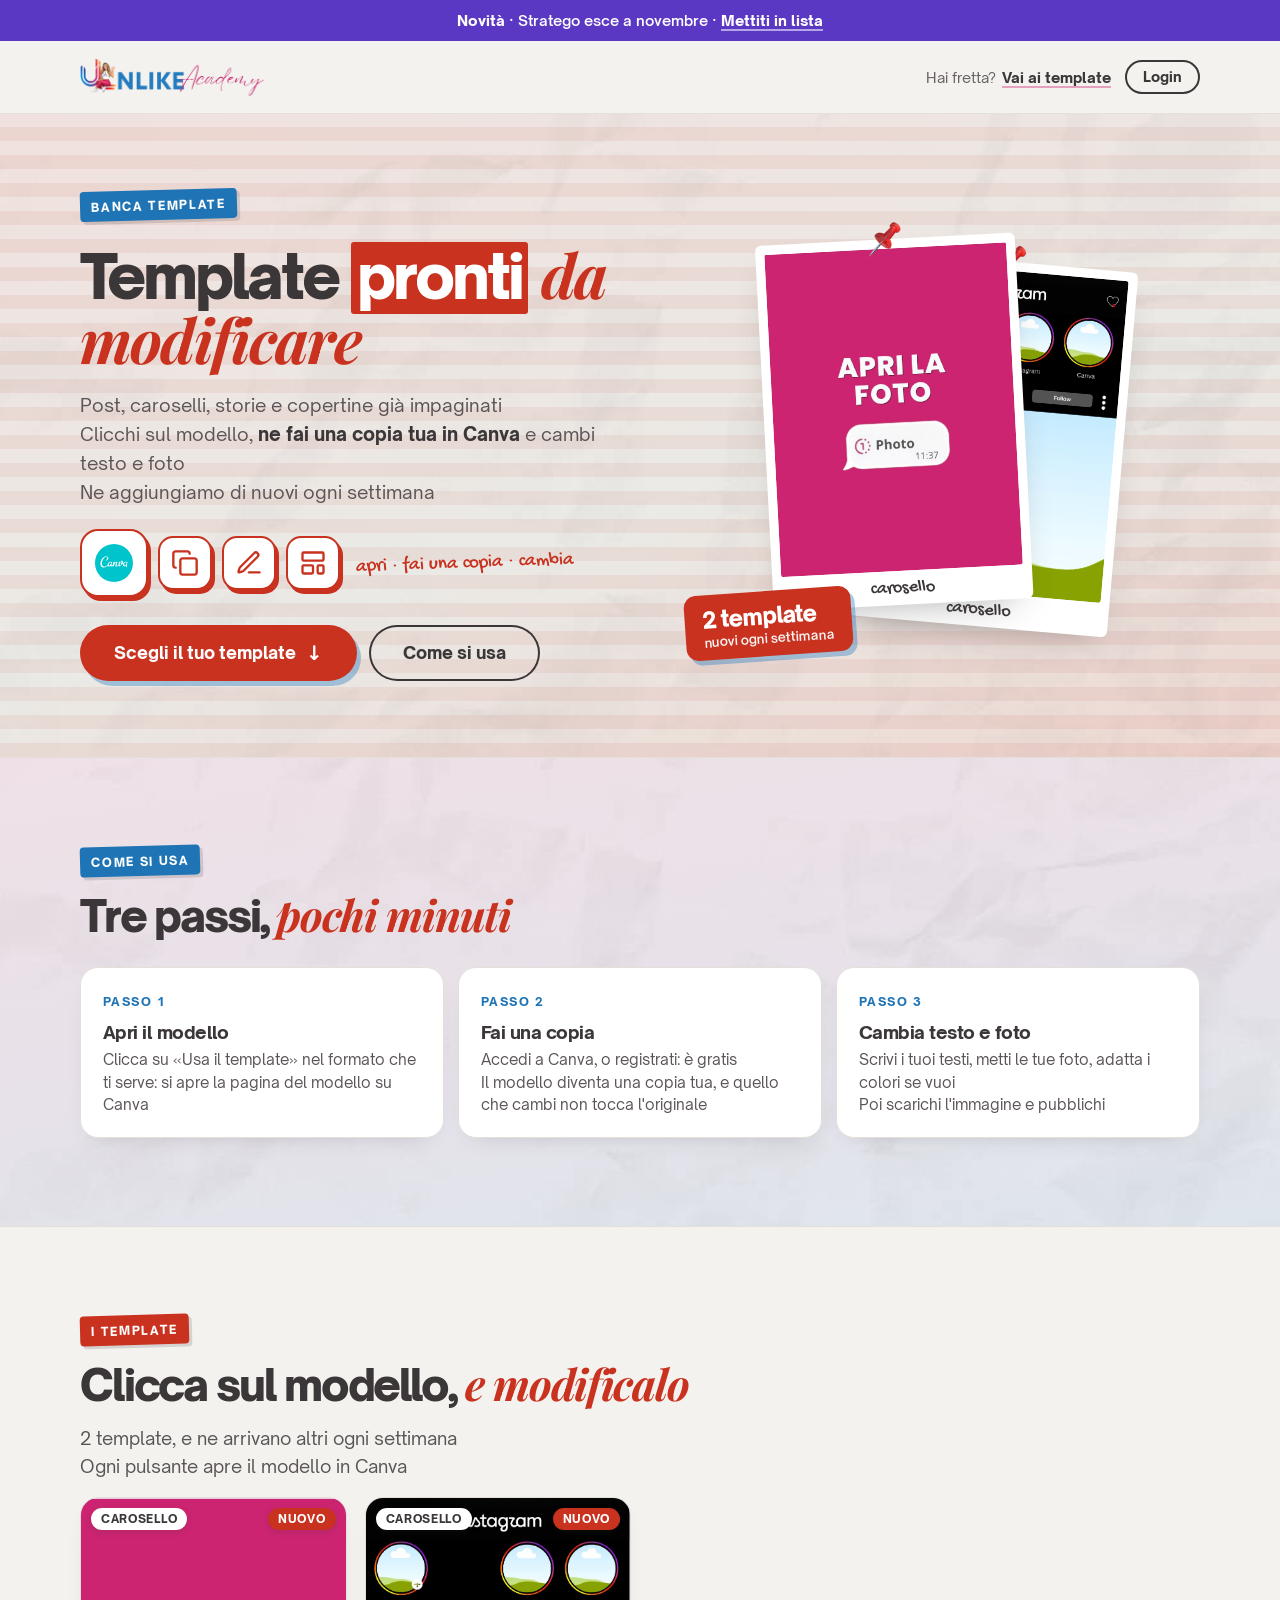
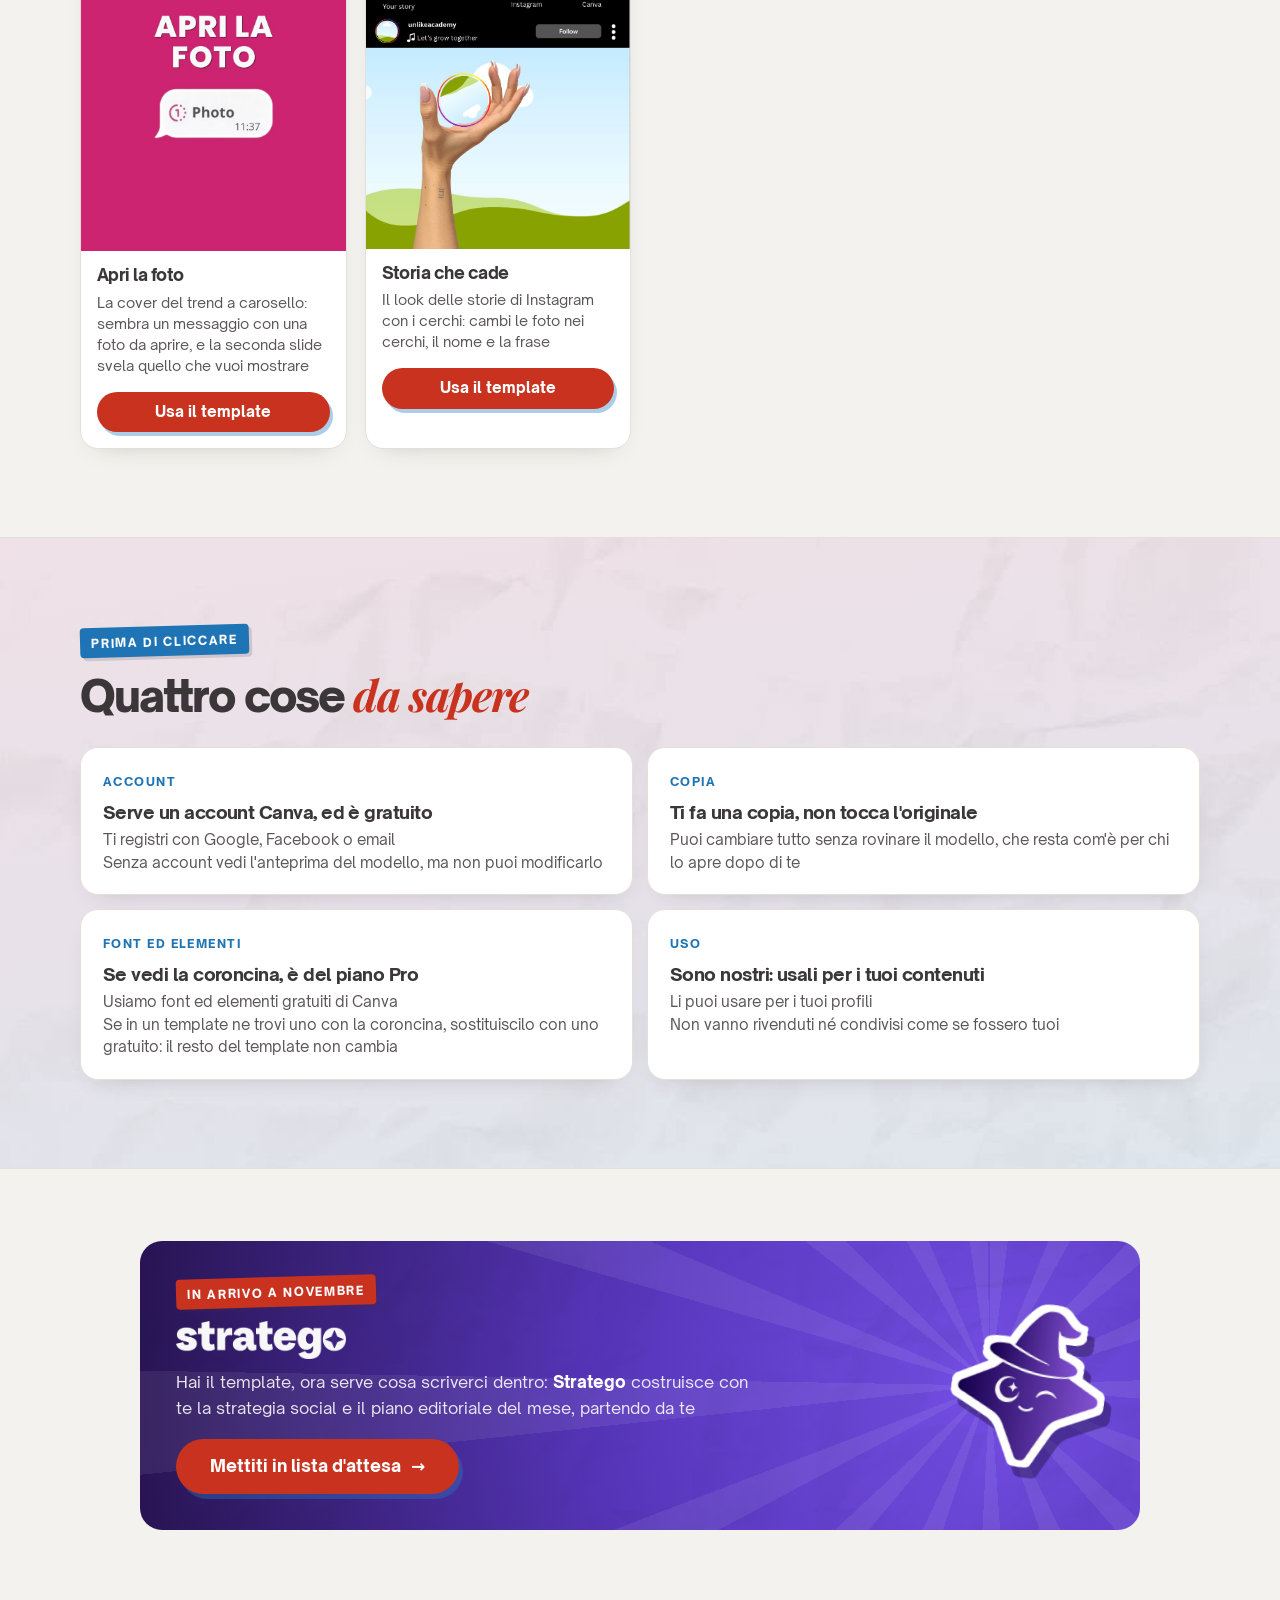
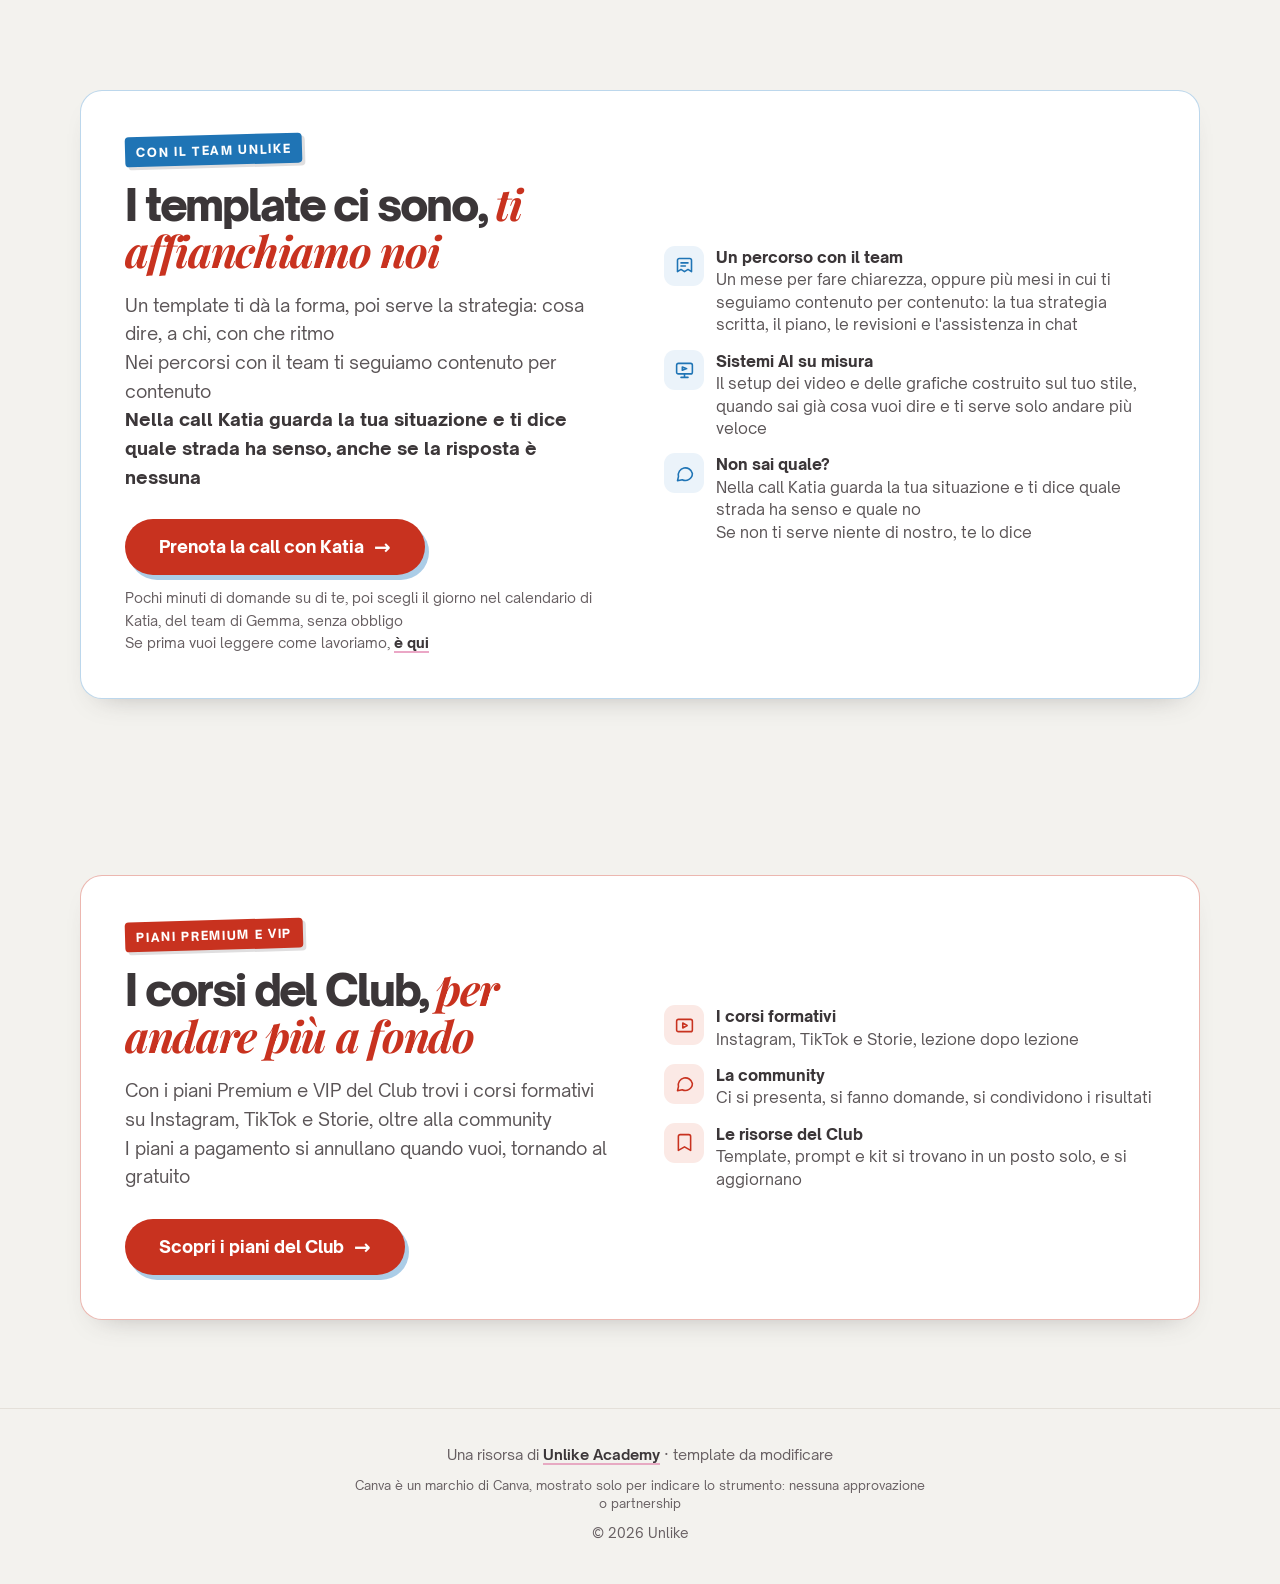
==== index.html @ c3e08a1b "Pagina template: una sola griglia, banner del team e dei piani del Club al posto del box Nuovi ogni " ====
<!doctype html>
<html lang="it">
<head>
<meta charset="utf-8">
<meta name="viewport" content="width=device-width, initial-scale=1">
<title>Banca template Canva · Unlike Academy</title>
<meta name="description" content="La banca dei template Canva di Unlike Academy: post, caroselli, storie e copertine già impaginati. Clicchi sul modello, ne fai una copia in Canva e cambi testo e foto. Nuovi ogni settimana">
<link rel="canonical" href="https://template.unlikeacademy.it/">
<meta property="og:title" content="Banca template Canva">
<meta property="og:description" content="Clicchi sul modello, ne fai una copia in Canva e cambi testo e foto. Nuovi ogni settimana">
<meta property="og:type" content="website">
<meta property="og:url" content="https://template.unlikeacademy.it/">
<meta property="og:image" content="https://template.unlikeacademy.it/assets/img/og-template.jpg">
<meta property="og:locale" content="it_IT">
<meta name="twitter:card" content="summary_large_image">
<link rel="icon" href="assets/logo/favicon.png">
<link rel="apple-touch-icon" href="assets/logo/apple-touch-icon.png">
<link rel="preload" href="assets/fonts/open-sauce-sans-900.woff2" as="font" type="font/woff2" crossorigin>
<link rel="stylesheet" href="assets/stile.css?v=2">
<link rel="stylesheet" href="assets/template.css?v=1">
</head>
<body>
<a class="strip" href="#stratego"><b>Novità</b> · Stratego esce a novembre · <u>Mettiti in lista</u></a>

<header class="wrap hd">
  <img src="assets/logo/logo.webp" alt="Unlike Academy" width="768" height="158">
  <div class="dx"><a class="acc" href="#template"><span>Hai fretta?</span> <b>Vai ai template</b></a><a class="login" href="https://club.unlikeacademy.it/sign_in" target="_blank" rel="noopener">Login</a></div>
</header>

<main>
<section class="hero">
  <div class="wrap due">
    <div>
      <span class="eyebrow">Banca template</span>
      <h1>Template <mark>pronti</mark> <em>da modificare</em></h1>
      <p class="sub">Post, caroselli, storie e copertine già impaginati<br>Clicchi sul modello, <b>ne fai una copia tua in Canva</b> e cambi testo e foto<br>Ne aggiungiamo di nuovi ogni settimana</p>
      <!-- kit --><div class="kit"><span class="kt grande"><img src="assets/loghi/canva.svg" alt="Canva" width="30" height="30"></span><span class="kt"><svg class="ic" viewBox="0 0 24 24" fill="none" stroke="currentColor" stroke-width="2" stroke-linecap="round" stroke-linejoin="round" aria-hidden="true">
  <rect width="14" height="14" x="8" y="8" rx="2" ry="2" />
  <path d="M4 16c-1.1 0-2-.9-2-2V4c0-1.1.9-2 2-2h10c1.1 0 2 .9 2 2" />
</svg></span><span class="kt"><svg class="ic" viewBox="0 0 24 24" fill="none" stroke="currentColor" stroke-width="2" stroke-linecap="round" stroke-linejoin="round" aria-hidden="true">
  <path d="M12 20h9" />
  <path d="M16.376 3.622a1 1 0 0 1 3.002 3.002L7.368 18.635a2 2 0 0 1-.855.506l-2.872.838a.5.5 0 0 1-.62-.62l.838-2.872a2 2 0 0 1 .506-.854z" />
</svg></span><span class="kt"><svg class="ic" viewBox="0 0 24 24" fill="none" stroke="currentColor" stroke-width="2" stroke-linecap="round" stroke-linejoin="round" aria-hidden="true">
  <rect width="18" height="7" x="3" y="3" rx="1" />
  <rect width="9" height="7" x="3" y="14" rx="1" />
  <rect width="5" height="7" x="16" y="14" rx="1" />
</svg></span><span class="cap">apri · fai una copia · cambia</span></div><div class="btns">
        <a class="btn" href="#template">Scegli il tuo template <span class="ar">&darr;</span></a>
        <a class="btn btn-linea" href="#come">Come si usa</a>
      </div>
    </div>
    <div class="vetrina" data-n="2"><figure class="v"><img src="assets/miniature/apri-la-foto.jpg" alt="" width="750" height="1002"><span>carosello</span></figure><figure class="v"><img src="assets/miniature/storia-che-cade.jpg" alt="" width="757" height="1005"><span>carosello</span></figure><div class="sticker"><b>2 template</b><small>nuovi ogni settimana</small></div></div>
  </div>
</section>

<section class="sec fascia" id="come">
  <div class="wrap">
    <span class="eyebrow">Come si usa</span>
    <h2 class="sh">Tre passi, <em>pochi minuti</em></h2>
    <div class="parts tre">
      <div class="part"><span class="no">Passo 1</span><h3>Apri il modello</h3><p>Clicca su «Usa il template» nel formato che ti serve: si apre la pagina del modello su Canva</p></div>
      <div class="part"><span class="no">Passo 2</span><h3>Fai una copia</h3><p>Accedi a Canva, o registrati: è gratis<br>Il modello diventa una copia tua, e quello che cambi non tocca l'originale</p></div>
      <div class="part"><span class="no">Passo 3</span><h3>Cambia testo e foto</h3><p>Scrivi i tuoi testi, metti le tue foto, adatta i colori se vuoi<br>Poi scarichi l'immagine e pubblichi</p></div>
    </div>
  </div>
</section>

<section class="sec" id="template">
  <div class="wrap">
    <span class="eyebrow rosa">I template</span>
    <h2 class="sh">Clicca sul modello, <em>e modificalo</em></h2>
    <p class="lead">2 template, e ne arrivano altri ogni settimana<br>Ogni pulsante apre il modello in Canva</p>
    <div class="griglia" style="--min:220px"><article class="tcard" id="t-apri-la-foto"><a class="th" href="https://canva.link/vcfr1alccxlns4u" target="_blank" rel="noopener" tabindex="-1" aria-hidden="true" style="--r:750/1002"><img src="assets/miniature/apri-la-foto.jpg" alt="Anteprima del template: Apri la foto" width="750" height="1002" loading="lazy"><span class="tag">Carosello</span><span class="tag nuovo">Nuovo</span></a><div class="tb"><h4>Apri la foto</h4><p>La cover del trend a carosello: sembra un messaggio con una foto da aprire, e la seconda slide svela quello che vuoi mostrare</p><a class="btn mini" href="https://canva.link/vcfr1alccxlns4u" target="_blank" rel="noopener" aria-label="Usa il template: Apri la foto">Usa il template</a></div></article><article class="tcard" id="t-storia-che-cade"><a class="th" href="https://canva.link/mhdzuipr8mitc60" target="_blank" rel="noopener" tabindex="-1" aria-hidden="true" style="--r:757/1005"><img src="assets/miniature/storia-che-cade.jpg" alt="Anteprima del template: Storia che cade" width="757" height="1005" loading="lazy"><span class="tag">Carosello</span><span class="tag nuovo">Nuovo</span></a><div class="tb"><h4>Storia che cade</h4><p>Il look delle storie di Instagram con i cerchi: cambi le foto nei cerchi, il nome e la frase</p><a class="btn mini" href="https://canva.link/mhdzuipr8mitc60" target="_blank" rel="noopener" aria-label="Usa il template: Storia che cade">Usa il template</a></div></article></div>

  </div>
</section>

<section class="sec fascia" id="prima">
  <div class="wrap">
    <span class="eyebrow">Prima di cliccare</span>
    <h2 class="sh">Quattro cose <em>da sapere</em></h2>
    <div class="parts">
      <div class="part"><span class="no">Account</span><h3>Serve un account Canva, ed è gratuito</h3><p>Ti registri con Google, Facebook o email<br>Senza account vedi l'anteprima del modello, ma non puoi modificarlo</p></div>
      <div class="part"><span class="no">Copia</span><h3>Ti fa una copia, non tocca l'originale</h3><p>Puoi cambiare tutto senza rovinare il modello, che resta com'è per chi lo apre dopo di te</p></div>
      <div class="part"><span class="no">Font ed elementi</span><h3>Se vedi la coroncina, è del piano Pro</h3><p>Usiamo font ed elementi gratuiti di Canva<br>Se in un template ne trovi uno con la coroncina, sostituiscilo con uno gratuito: il resto del template non cambia</p></div>
      <div class="part"><span class="no">Uso</span><h3>Sono nostri: usali per i tuoi contenuti</h3><p>Li puoi usare per i tuoi profili<br>Non vanno rivenduti né condivisi come se fossero tuoi</p></div>
    </div>
  </div>
</section>

<section id="stratego" class="int-sec"><div class="wrap stretta">
  <div class="stbanner">
    <div>
      <span class="eyebrow">In arrivo a novembre</span>
      <img class="wm" src="assets/stratego/stratego-wordmark-bianco.png" alt="Stratego" width="800" height="179">
      <p>Hai il template, ora serve cosa scriverci dentro: <b>Stratego</b> costruisce con te la strategia social e il piano editoriale del mese, partendo da te</p>
      <a class="btn" href="https://stratego.social/?utm_source=template&amp;utm_medium=template&amp;utm_campaign=template" target="_blank" rel="noopener">Mettiti in lista d'attesa <span>&rarr;</span></a>
    </div>
    <img class="mago" src="assets/stratego/mascotte.png" alt="" width="390" height="420" loading="lazy">
  </div>
</div></section>


<section class="sec team" id="percorsi">
  <div class="wrap">
    <div class="box">
      <div>
        <span class="eyebrow">Con il team Unlike</span>
        <h2 class="sh">I template ci sono, <em>ti affianchiamo noi</em></h2>
        <p class="lead">Un template ti dà la forma, poi serve la strategia: cosa dire, a chi, con che ritmo<br>Nei percorsi con il team ti seguiamo contenuto per contenuto<br><b>Nella call Katia guarda la tua situazione e ti dice quale strada ha senso, anche se la risposta è nessuna</b></p>
        <div class="btns"><a class="btn" href="https://mentoring.unlikeacademy.it/?utm_source=template&amp;utm_medium=prenota&amp;utm_campaign=template#prenota" target="_blank" rel="noopener">Prenota la call con Katia <span class="ar">&rarr;</span></a></div>
        <p class="micro">Pochi minuti di domande su di te, poi scegli il giorno nel calendario di Katia, del team di Gemma, senza obbligo<br>Se prima vuoi leggere come lavoriamo, <a href="https://mentoring.unlikeacademy.it/?utm_source=template&amp;utm_medium=percorsi&amp;utm_campaign=template" target="_blank" rel="noopener">è qui</a></p>
      </div>
      <ul>
        <li><span class="ic"><svg viewBox="0 0 24 24"><path d="M4 19V6a2 2 0 0 1 2-2h12a2 2 0 0 1 2 2v13l-4-2.5L12 19l-4-2.5z"/><path d="M8 9h8M8 12.5h5"/></svg></span><span><b>Un percorso con il team</b>Un mese per fare chiarezza, oppure più mesi in cui ti seguiamo contenuto per contenuto: la tua strategia scritta, il piano, le revisioni e l'assistenza in chat</span></li>
        <li><span class="ic"><svg viewBox="0 0 24 24"><rect x="3" y="5" width="18" height="12" rx="2"/><path d="M8 21h8M12 17v4M9.5 9.2l5 1.8-5 1.8z"/></svg></span><span><b>Sistemi AI su misura</b>Il setup dei video e delle grafiche costruito sul tuo stile, quando sai già cosa vuoi dire e ti serve solo andare più veloce</span></li>
        <li><span class="ic"><svg viewBox="0 0 24 24"><path d="M21 12a8 8 0 0 1-11.6 7.1L4 20.2l1.1-4.7A8 8 0 1 1 21 12z"/></svg></span><span><b>Non sai quale?</b>Nella call Katia guarda la tua situazione e ti dice quale strada ha senso e quale no<br>Se non ti serve niente di nostro, te lo dice</span></li>
      </ul>
    </div>
  </div>
</section>

<section class="sec team academy" id="piani">
  <div class="wrap">
    <div class="box">
      <div>
        <span class="eyebrow rosa">Piani Premium e VIP</span>
        <h2 class="sh">I corsi del Club, <em>per andare più a fondo</em></h2>
        <p class="lead">Con i piani Premium e VIP del Club trovi i corsi formativi su Instagram, TikTok e Storie, oltre alla community<br>I piani a pagamento si annullano quando vuoi, tornando al gratuito</p>
        <div class="btns"><a class="btn" href="https://unlikeacademy.it/?utm_source=template&amp;utm_medium=piani&amp;utm_campaign=template" target="_blank" rel="noopener">Scopri i piani del Club <span class="ar">&rarr;</span></a></div>
      </div>
      <ul>
        <li><span class="ic"><svg viewBox="0 0 24 24"><rect x="3" y="5" width="18" height="14" rx="2"/><path d="M10 9.2l5 2.8-5 2.8z"/></svg></span><span><b>I corsi formativi</b>Instagram, TikTok e Storie, lezione dopo lezione</span></li>
        <li><span class="ic"><svg viewBox="0 0 24 24"><path d="M21 12a8 8 0 0 1-11.6 7.1L4 20.2l1.1-4.7A8 8 0 1 1 21 12z"/></svg></span><span><b>La community</b>Ci si presenta, si fanno domande, si condividono i risultati</span></li>
        <li><span class="ic"><svg viewBox="0 0 24 24"><path d="M19 21l-7-4-7 4V5a2 2 0 0 1 2-2h10a2 2 0 0 1 2 2v16z"/></svg></span><span><b>Le risorse del Club</b>Template, prompt e kit si trovano in un posto solo, e si aggiornano</span></li>
      </ul>
    </div>
  </div>
</section>
</main>

<footer><div class="wrap">
  <p>Una risorsa di <a href="https://entra.unlikeacademy.it/?utm_source=template&amp;utm_medium=footer&amp;utm_campaign=template">Unlike Academy</a> · template da modificare</p>
  <p class="marchi">Canva è un marchio di Canva, mostrato solo per indicare lo strumento: nessuna approvazione o partnership</p><p>© 2026 Unlike</p>
</div></footer>
</body>
</html>
---- assets/stile.css ----
/* montaggio.unlikeacademy.it · sistema visivo Unlike (ottobre 2026), stessa base di aigratis */
@font-face{font-family:'Open Sauce Sans';src:url(fonts/open-sauce-sans-400.woff2) format('woff2');font-weight:400;font-display:swap}
@font-face{font-family:'Open Sauce Sans';src:url(fonts/open-sauce-sans-600.woff2) format('woff2');font-weight:600;font-display:swap}
@font-face{font-family:'Open Sauce Sans';src:url(fonts/open-sauce-sans-700.woff2) format('woff2');font-weight:700;font-display:swap}
@font-face{font-family:'Open Sauce Sans';src:url(fonts/open-sauce-sans-800.woff2) format('woff2');font-weight:800;font-display:swap}
@font-face{font-family:'Open Sauce Sans';src:url(fonts/open-sauce-sans-900.woff2) format('woff2');font-weight:900;font-display:swap}
@font-face{font-family:'Playfair Display';src:url(fonts/playfair-display-italic-base.woff2) format('woff2');font-weight:400 900;font-style:italic;font-display:swap}
@font-face{font-family:'Gochi Hand';src:url(fonts/gochi-hand-400.woff2) format('woff2');font-weight:400;font-display:swap}

:root{
  --fucsia:#CD2471;--blu:#227CC0;--viola:#5B38C4;--viola-scuro:#2A1557;
  --ink:#3B3638;--body:#5A5456;--gray:#665E61;--line:#E4E0D9;--carta:#F3F2EE;--rosa-bg:#FCEDF4;--azzurro:#EBF3FA;
  --serif:'Playfair Display',Georgia,serif;--mano:'Gochi Hand',cursive;
  --mono:ui-monospace,SFMono-Regular,Menlo,Consolas,monospace;
  --ombra:0 18px 38px -20px rgba(59,54,56,.42);
  --ombra-card:0 10px 24px -18px rgba(59,54,56,.35)
}
*{margin:0;padding:0;box-sizing:border-box}
html{-webkit-text-size-adjust:100%;scroll-behavior:smooth}
body{font-family:'Open Sauce Sans',system-ui,sans-serif;color:var(--body);background:var(--carta);line-height:1.6;-webkit-font-smoothing:antialiased;overflow-x:hidden}
img{max-width:100%;height:auto;display:block}
a{color:inherit}
b,strong{color:var(--ink);font-weight:800}
.wrap{width:min(1120px,92vw);margin-inline:auto}
.wrap.stretta{width:min(1000px,92vw)}
h1,h2,h3{color:var(--ink);letter-spacing:-.045em;line-height:1.04}
h1,h2{isolation:isolate}
h1 em,h2 em{font-family:var(--serif);font-style:italic;font-weight:700;letter-spacing:-.03em;color:var(--fucsia)}
mark{position:relative;background:none;color:#fff;padding:0 .1em;white-space:nowrap}
mark::before{content:'';position:absolute;inset:.06em 0 -.02em;background:var(--fucsia);border-radius:.05em;z-index:-1}
mark.blu::before{background:var(--blu)}
.k{color:var(--fucsia);font-weight:800}
.s{color:var(--ink);font-weight:800;background:linear-gradient(transparent 82%,rgba(34,124,192,.45) 82%,rgba(34,124,192,.45) 94%,transparent 94%)}
.nw{white-space:nowrap}
code{font-family:var(--mono);font-size:.9em;background:#fff;border:1.5px solid var(--line);border-radius:6px;padding:1px 6px;color:var(--ink);word-break:break-word}

/* etichette e bottoni */
.eyebrow,.kicker{display:inline-block;font-weight:800;font-size:12px;line-height:1.25;letter-spacing:.14em;text-transform:uppercase;color:#fff;background:var(--blu);padding:8px 11px 7px;border-radius:4px;rotate:-1.6deg;box-shadow:3px 3px 0 rgba(59,54,56,.16)}
.eyebrow.rosa,.kicker{background:var(--fucsia)}
.btn{display:inline-flex;align-items:center;justify-content:center;gap:10px;font-family:inherit;font-weight:800;font-size:17px;line-height:1.1;text-decoration:none;border:0;border-radius:100px;padding:18px 34px;cursor:pointer;transition:transform .2s,box-shadow .2s;text-align:center;background:var(--fucsia);color:#fff;box-shadow:4px 5px 0 rgba(34,124,192,.38)}
.btn:hover{transform:translate(-1px,-2px);box-shadow:5px 7px 0 rgba(34,124,192,.38)}
.btn:focus-visible,a:focus-visible,summary:focus-visible,button:focus-visible,input:focus-visible{outline:3px solid var(--blu);outline-offset:3px}
.btn-linea{background:transparent;color:var(--ink);box-shadow:inset 0 0 0 2px var(--ink)}
.btn-linea:hover{box-shadow:inset 0 0 0 2px var(--ink)}
.btn .ar{font-size:20px;line-height:1;transition:transform .2s}
.btn:hover .ar{transform:translateX(3px)}
.btns{display:flex;flex-wrap:wrap;gap:12px;margin-top:28px}

/* striscia Stratego e testata */
.strip{display:block;background:var(--viola);color:#fff;text-decoration:none;font-size:14.5px;font-weight:600;text-align:center;padding:9px 16px}
.strip b{color:#fff;font-weight:800}
.strip u{text-decoration:none;border-bottom:2px solid rgba(255,255,255,.55);font-weight:800;white-space:nowrap}
.strip:hover u{border-bottom-color:#fff}
.hd{display:flex;align-items:center;justify-content:space-between;gap:16px;height:72px}
.hd img{height:38px;width:auto}
.hd .acc{font-size:14.5px;color:var(--gray);text-decoration:none;white-space:nowrap}
.hd .acc b{color:var(--ink);font-weight:800;border-bottom:2px solid rgba(205,36,113,.4);margin-left:2px}
.hd .acc:hover b{border-bottom-color:var(--fucsia)}

/* apertura */
.hero{background:url(texture/grana-leggera.jpg) center/cover,linear-gradient(rgba(34,124,192,.11) 1px,transparent 1px) 0 0/44px 44px,linear-gradient(90deg,rgba(34,124,192,.11) 1px,transparent 1px) 0 0/44px 44px,linear-gradient(165deg,#EBF3FA 0%,#F4F8FC 55%,#FCEDF4 100%);background-blend-mode:multiply,normal,normal,normal;border-top:1px solid var(--line)}
.hero .wrap.due{display:grid;grid-template-columns:1.02fr .98fr;gap:clamp(32px,5vw,64px);align-items:center;padding-block:clamp(40px,6vw,76px)}
.hero h1{font-weight:900;font-size:clamp(2.2rem,5.1vw,3.8rem);line-height:1.04;letter-spacing:-.05em;margin-top:22px}
.hero .sub{font-size:clamp(1.02rem,1.5vw,1.14rem);margin-top:18px;max-width:31em}
.hero.int{padding:clamp(40px,6vw,72px) 0 clamp(40px,5vw,60px)}
.hero.int h1{font-size:clamp(2.1rem,5vw,3.5rem);max-width:16em}
.lead{font-size:clamp(1.02rem,1.5vw,1.12rem);margin-top:16px;max-width:40em}
.lead+.lead{margin-top:12px}
.meta{display:flex;flex-wrap:wrap;gap:8px;margin-top:20px}
.meta span{font-size:13.5px;font-weight:700;color:var(--ink);background:#fff;border:1.5px solid var(--line);border-radius:100px;padding:6px 13px}
.meta span i{font-style:normal;color:var(--gray);font-weight:600;margin-right:4px}

.visual{position:relative;padding:96px 16px 34px 0}
.frame{border-radius:14px;overflow:hidden;background:#fff;box-shadow:var(--ombra),0 0 0 1.5px rgba(59,54,56,.1);rotate:1.2deg}
.bar{display:flex;gap:6px;align-items:center;padding:10px 14px;background:#E9E7E1;border-bottom:1px solid rgba(59,54,56,.08)}
.bar i{width:9px;height:9px;border-radius:50%;background:rgba(59,54,56,.22);display:block}
.bar span{margin-left:8px;font-size:11.5px;font-weight:700;color:var(--gray);letter-spacing:.02em}
.chat{padding:18px 18px 56px;display:grid;gap:10px}
.chat .lbl{justify-self:start;font-size:11px;font-weight:800;letter-spacing:.12em;text-transform:uppercase;color:var(--gray)}
.chat .lbl.si{color:var(--blu);margin-top:6px}
.msg{max-width:88%;font-size:14.5px;line-height:1.45;padding:10px 14px;border-radius:14px}
.msg.tu{justify-self:end;background:#F0EEE9;color:var(--ink);border-bottom-right-radius:4px}
.msg.ai{justify-self:start;background:#fff;border:1.5px solid var(--line);color:var(--body);border-bottom-left-radius:4px}
.msg.no{color:#9A9395;text-decoration:line-through;text-decoration-color:var(--fucsia);text-decoration-thickness:2px}
.msg.ok{border-color:rgba(34,124,192,.35)}
.polaroid{position:absolute;right:-6px;top:-6px;width:112px;background:#fff;padding:7px 7px 28px;border-radius:5px;rotate:6deg;box-shadow:var(--ombra);z-index:2}
.polaroid img{aspect-ratio:1/1;object-fit:cover;object-position:50% 12%;border-radius:3px}
.polaroid span{position:absolute;left:0;right:0;bottom:4px;text-align:center;font-family:var(--mano);font-size:1.1rem;color:var(--ink);line-height:1}
.polaroid::before{content:'';position:absolute;top:-17px;left:50%;width:34px;height:34px;margin-left:-17px;background:url(deco/puntina.png) center/contain no-repeat}
.sticker{position:absolute;left:-12px;bottom:0;z-index:2;background:var(--fucsia);color:#fff;border-radius:12px;padding:12px 18px 11px;rotate:-4deg;box-shadow:4px 5px 0 rgba(34,124,192,.38);line-height:1.15}
.sticker b{display:block;color:#fff;font-weight:900;font-size:1.4rem;letter-spacing:-.04em}
.sticker small{display:block;font-weight:600;font-size:.8rem;opacity:.95;margin-top:2px}

/* sezioni */
.sec{padding:clamp(52px,7vw,88px) 0}
.sec.zero-top{padding-top:0}
.sh{font-weight:900;font-size:clamp(1.75rem,3.8vw,2.7rem);letter-spacing:-.05em;line-height:1.04;margin-top:16px}
.sh:first-child{margin-top:0}
.sec h2.sm{font-size:clamp(1.55rem,3.2vw,2.2rem)}
.split{display:grid;grid-template-columns:.85fr 1.15fr;gap:clamp(28px,5vw,64px);align-items:start}
.split .sticky{position:sticky;top:24px}
.mano{font-family:var(--mano);font-weight:400;color:var(--fucsia);font-size:clamp(1.35rem,2.6vw,1.75rem);line-height:1.15;letter-spacing:0;rotate:-2deg;display:inline-block}
.mano.blu{color:var(--blu)}

/* la cosa scomoda */
.punto{background:#fff;border:1.5px solid var(--line);border-radius:18px;padding:clamp(22px,3vw,30px);box-shadow:var(--ombra-card)}
.punto p{font-size:1.05rem}
.punto p+p{margin-top:12px}
.punto .firma{display:flex;gap:14px;align-items:center;margin-top:20px;padding-top:18px;border-top:1.5px dashed var(--line)}
.punto .firma img{width:54px;height:54px;border-radius:50%;object-fit:cover;object-position:50% 12%;flex:none}
.punto .firma span{font-size:14.5px;line-height:1.4}
.punto .firma span b{display:block}
.sotto{margin-top:22px;text-align:center}

/* le tre strade */
.fascia{background:url(texture/grana-leggera.jpg) center/cover,linear-gradient(172deg,#FCEDF4 0%,#F5EEF6 50%,#EBF3FA 100%);background-blend-mode:multiply,normal;border-block:1px solid var(--line)}
.strade{list-style:none;display:grid;grid-template-columns:repeat(3,1fr);gap:16px;margin-top:32px}
.strada{background:#fff;border:1.5px solid var(--line);border-radius:18px;padding:22px 22px 20px;box-shadow:var(--ombra-card);display:flex;flex-direction:column}
.strada .top{display:flex;align-items:center;gap:12px}
.strada .n{flex:none;width:42px;height:42px;border-radius:50%;background:var(--blu);color:#fff;font-weight:900;font-size:1.2rem;display:flex;align-items:center;justify-content:center;box-shadow:3px 4px 0 rgba(205,36,113,.28)}
.strada:nth-child(2) .n{background:var(--fucsia);box-shadow:3px 4px 0 rgba(34,124,192,.3)}
.strada:nth-child(3) .n{background:var(--ink)}
.strada .chi{font-size:12px;font-weight:800;letter-spacing:.12em;text-transform:uppercase;color:var(--gray);line-height:1.3}
.strada .tag{align-self:flex-start;margin-top:14px;font-size:12px;font-weight:800;letter-spacing:.06em;color:#fff;background:var(--fucsia);border-radius:100px;padding:5px 11px 4px;line-height:1.3}
.strada .tag.blu{background:var(--blu)}
.strada .tag.scuro{background:var(--ink)}
.strada h3{font-weight:900;font-size:1.32rem;letter-spacing:-.04em;margin-top:12px;line-height:1.12}
.strada>p{font-size:15.5px;margin-top:8px;line-height:1.5}
.strada dl{margin-top:14px;padding-top:12px;border-top:1.5px dashed var(--line);display:grid;gap:8px}
.strada dt{font-size:11.5px;font-weight:800;letter-spacing:.12em;text-transform:uppercase;color:var(--blu)}
.strada dt.no{color:var(--fucsia)}
.strada dd{font-size:14.5px;line-height:1.45;margin-top:-4px}
.strada a.go{margin-top:auto;padding-top:16px;font-size:15px;font-weight:800;color:var(--fucsia);text-decoration:none}
.strada a.go:hover{text-decoration:underline;text-underline-offset:3px}
.regola{margin-top:22px;background:#fff;border:2px dashed rgba(59,54,56,.22);border-radius:18px;padding:clamp(20px,3vw,28px);display:grid;grid-template-columns:auto 1fr;gap:clamp(18px,3vw,36px);align-items:start}
.regola h3{font-weight:900;font-size:1.25rem;letter-spacing:-.04em;max-width:9em}
.regola ul{list-style:none;display:grid;gap:10px}
.regola li{font-size:15.5px;line-height:1.45;padding-left:22px;position:relative}
.regola li::before{content:'';position:absolute;left:0;top:7px;width:10px;height:10px;border-radius:3px;background:var(--fucsia);rotate:45deg}
.regola li b{color:var(--ink)}
.regola .piede{grid-column:1/-1;font-size:15px;padding-top:12px;border-top:1.5px dashed var(--line)}
.regola .piede a{color:var(--ink);font-weight:800;text-decoration:none;border-bottom:2px solid rgba(205,36,113,.4)}

/* la scheda del video */
.scheda{display:grid;grid-template-columns:1fr 1fr;gap:clamp(24px,4vw,48px);align-items:start;margin-top:32px}
.righe{list-style:none;display:grid;gap:12px}
.righe li{background:#fff;border:1.5px solid var(--line);border-radius:16px;padding:16px 18px;box-shadow:var(--ombra-card);display:grid;grid-template-columns:40px 1fr;gap:14px;align-items:start}
.righe .n{width:40px;height:40px;border-radius:12px;background:var(--azzurro);color:var(--blu);font-weight:900;font-size:1.1rem;display:flex;align-items:center;justify-content:center}
.righe h3{font-weight:800;font-size:1.08rem;letter-spacing:-.03em;line-height:1.2}
.righe p{font-size:14.5px;line-height:1.45;margin-top:4px}
.prima-dopo{background:#fff;border:1.5px solid var(--line);border-radius:18px;padding:20px 22px;box-shadow:var(--ombra-card)}
.prima-dopo .lbl{font-size:11px;font-weight:800;letter-spacing:.12em;text-transform:uppercase;color:var(--gray)}
.prima-dopo .lbl.si{color:var(--blu);display:block;margin-top:16px}
.prima-dopo .bad{color:#9A9395;text-decoration:line-through;text-decoration-color:var(--fucsia);text-decoration-thickness:2px;margin-top:6px;font-size:16.5px}
.prima-dopo .good{font-weight:600;font-size:16px;color:var(--ink);margin-top:6px;line-height:1.5}
.prima-dopo .good u{text-decoration:none;background:var(--azzurro);border-radius:4px;padding:0 1px}

/* prompt da copiare */
details.prompt{background:#fff;border:1.5px solid var(--line);border-radius:18px;margin-top:16px;overflow:hidden;box-shadow:var(--ombra-card)}
details.prompt>summary{list-style:none;cursor:pointer;display:flex;align-items:center;gap:12px;padding:17px 20px;font-weight:800;font-size:1.04rem;letter-spacing:-.02em;color:var(--ink);line-height:1.3}
details.prompt>summary::before{content:'Prompt';flex:none;font-size:11px;font-weight:800;letter-spacing:.12em;text-transform:uppercase;color:var(--blu);background:var(--azzurro);border-radius:6px;padding:5px 8px 4px}
details.prompt.schema>summary::before{content:'Scheda';color:var(--fucsia);background:var(--rosa-bg)}
details.prompt>summary::-webkit-details-marker{display:none}
details.prompt .chev{margin-left:auto;flex:none;width:10px;height:10px;border-right:2px solid var(--fucsia);border-bottom:2px solid var(--fucsia);transform:rotate(45deg);transition:transform .2s}
details.prompt[open] .chev{transform:rotate(225deg)}
details.prompt .uso{margin:0 18px;font-size:15px;background:var(--rosa-bg);border-radius:12px;padding:12px 14px;line-height:1.5}
.pact{display:flex;justify-content:flex-end;padding:12px 18px 0}
.copy{font-family:inherit;font-weight:800;font-size:14px;color:#fff;background:var(--fucsia);border:0;border-radius:100px;padding:10px 18px;cursor:pointer;box-shadow:3px 4px 0 rgba(34,124,192,.35)}
.copy.done{background:var(--blu);box-shadow:none}
pre{margin:12px 18px 18px;padding:16px;background:var(--carta);border:1.5px solid var(--line);border-radius:12px;font-family:var(--mono);font-size:13px;line-height:1.62;white-space:pre-wrap;word-break:break-word;color:var(--ink);max-height:440px;overflow-y:auto}

/* trappole (sezione scura) */
.scura{background:url(texture/grana-leggera.jpg) center/cover,#544B4D;background-blend-mode:multiply,normal;color:rgba(255,255,255,.82)}
.scura .sh{color:#fff}
.scura .sh em{color:#F7A8CB}
.scura .lead{color:rgba(255,255,255,.78)}
.trappole{list-style:none;display:grid;grid-template-columns:repeat(2,1fr);gap:16px;margin-top:32px}
.trappole li{background:rgba(255,255,255,.07);border:1.5px solid rgba(255,255,255,.16);border-radius:18px;padding:22px}
.trappole li b{display:block;font-family:var(--serif);font-style:italic;font-weight:700;font-size:2.2rem;line-height:1;color:#F7A8CB}
.trappole li h3{color:#fff;font-weight:800;font-size:1.18rem;margin-top:12px;letter-spacing:-.03em}
.trappole li p{font-size:15px;margin-top:6px;line-height:1.5}
.radice{margin-top:30px;background:var(--fucsia);color:#fff;border-radius:18px;padding:clamp(20px,3vw,28px);box-shadow:5px 6px 0 rgba(34,124,192,.45)}
.radice h3{color:#fff;font-weight:900;font-size:1.3rem;letter-spacing:-.04em}
.radice p{margin-top:8px;font-size:1.02rem;color:#fff;max-width:46em}
.radice p b{color:#fff}

/* fiducia (sezione blu) */
.blu-sec{background:url(texture/grana-leggera.jpg) center/cover,#227CC0;background-blend-mode:multiply,normal;color:rgba(255,255,255,.9)}
.blu-sec .sh,.blu-sec h3{color:#fff}
.blu-sec .sh em{color:#fff}
.blu-sec .lead{color:rgba(255,255,255,.9);max-width:44em}
.blu-sec .lead b{color:#fff}
.eyebrow.chiaro{background:#fff;color:var(--blu)}
.fiducia{display:grid;grid-template-columns:1.1fr .9fr;gap:clamp(24px,4vw,48px);margin-top:32px;align-items:start}
.fiducia>*{min-width:0}
.fiducia h3{font-weight:900;font-size:1.25rem;letter-spacing:-.04em}
.segnali{list-style:none;display:grid;gap:10px;margin-top:14px}
.segnali li{background:#fff;border-radius:14px;padding:14px 16px;display:grid;grid-template-columns:118px 1fr;gap:12px;align-items:start;font-size:15px;line-height:1.45;box-shadow:4px 5px 0 rgba(20,40,80,.25)}
.segnali li b{color:var(--fucsia);font-weight:900;letter-spacing:-.02em}
.segnali li span{color:var(--ink)}
.blu-sec .dati{margin-top:14px}
.blu-sec .dato{border:0;box-shadow:4px 5px 0 rgba(20,40,80,.25)}
.blu-sec .dato p{color:var(--ink)}
.blu-sec .dato small{color:var(--gray)}
.blu-sec .dato:nth-child(2) b{color:var(--fucsia)}
.radice.chiara{background:#fff;color:var(--ink);box-shadow:5px 6px 0 rgba(205,36,113,.55)}
.radice.chiara h3{color:var(--ink)}
.radice.chiara p{color:var(--body)}
.radice.chiara p b{color:var(--ink)}
.radice.chiara a{color:var(--fucsia);font-weight:800;text-decoration:none;border-bottom:2px solid rgba(205,36,113,.4)}

/* iceberg e dati */
.iceberg{list-style:none;display:grid;gap:8px;justify-items:center;margin-top:28px}
.iceberg li{width:100%;border-radius:14px;padding:14px 18px;display:grid;grid-template-columns:110px 1fr;gap:12px;align-items:center;box-shadow:var(--ombra-card)}
.iceberg li b{font-size:12px;font-weight:800;letter-spacing:.12em;text-transform:uppercase}
.iceberg li span{font-size:15px;line-height:1.45}
.iceberg .punta{width:70%;background:#fff;border:1.5px solid var(--line)}
.iceberg .punta b{color:var(--ink)}
.iceberg .acqua{width:100%;box-shadow:none;padding:4px 0;display:flex;align-items:center;gap:12px;border-radius:0}
.iceberg .acqua::before,.iceberg .acqua::after{content:'';flex:1;border-top:2px dashed rgba(34,124,192,.55)}
.iceberg .acqua span{font-family:var(--mano);font-size:1.15rem;color:var(--blu);white-space:nowrap}
.iceberg .sotto1{width:78%;background:#DCEBF7}
.iceberg .sotto2{width:89%;background:#C6DEF2}
.iceberg .sotto3{width:100%;background:var(--blu);color:#fff}
.iceberg .sotto1 b,.iceberg .sotto2 b{color:var(--blu)}
.iceberg .sotto1 span,.iceberg .sotto2 span{color:var(--ink)}
.iceberg .sotto3 b,.iceberg .sotto3 span{color:#fff}
.dati{display:grid;gap:12px;margin-top:28px}
.dato{background:#fff;border:1.5px solid var(--line);border-radius:16px;padding:16px 18px;box-shadow:var(--ombra-card);display:grid;grid-template-columns:auto 1fr;gap:16px;align-items:center}
.dato b{font-weight:900;font-size:clamp(1.9rem,3.6vw,2.5rem);letter-spacing:-.05em;color:var(--fucsia);line-height:1;white-space:nowrap}
.dato:nth-child(2) b{color:var(--blu)}
.dato p{font-size:15px;line-height:1.45}
.dato small{display:block;font-size:12.5px;color:var(--gray);margin-top:4px;line-height:1.4}
.messaggio{margin-top:16px;font-size:1.05rem;color:var(--ink);font-weight:700;line-height:1.45}
.prove{display:grid;grid-template-columns:repeat(3,1fr);gap:18px;margin-top:30px;align-items:start}
.prove figure{background:#fff;padding:8px 8px 10px;border-radius:6px;box-shadow:var(--ombra)}
.prove figure:nth-child(1){rotate:-2deg}
.prove figure:nth-child(2){rotate:1.5deg;margin-top:12px}
.prove figure:nth-child(3){rotate:-1deg}
.prove img{border-radius:3px;aspect-ratio:4/5;object-fit:cover}
.prove figcaption{font-size:13px;color:var(--gray);text-align:center;margin-top:8px;line-height:1.35}

/* Stratego */
.stratego{position:relative;overflow:hidden;color:rgba(255,255,255,.88);background:url(texture/grana-leggera.jpg) center/cover,radial-gradient(circle at 72% 46%,#7A52F0 0%,#5B38C4 42%,#2A1557 100%);background-blend-mode:multiply,normal}
.stratego::before{content:'';position:absolute;inset:0;background:repeating-conic-gradient(from 0deg at 72% 46%,rgba(255,255,255,.07) 0 7deg,transparent 7deg 22deg);pointer-events:none}
.stratego .wrap{position:relative;display:grid;grid-template-columns:1fr 1fr;gap:clamp(28px,5vw,64px);align-items:center}
.stratego .wm{width:220px;margin-top:18px}
.stratego .sh{color:#fff}
.stratego .sh em{color:#fff}
.stratego .lead{color:rgba(255,255,255,.86)}
.stratego .lead b{color:#fff}
.stratego ul{list-style:none;margin-top:18px;display:grid;gap:9px}
.stratego li{display:flex;gap:10px;font-size:15.5px;line-height:1.45}
.stratego li::before{content:'';flex:none;width:9px;height:9px;border-radius:50%;background:#F7A8CB;margin-top:7px}
.stratego .micro{font-size:14px;color:rgba(255,255,255,.7);margin-top:12px}
.sv{position:relative;padding:20px 30px 60px 0}
.sv .win{background:#fff;border-radius:16px;padding:34px 10px 10px;rotate:-4deg;box-shadow:0 0 0 7px #fff,12px 16px 0 rgba(20,8,50,.4);position:relative}
.sv .win::before{content:'';position:absolute;left:18px;top:13px;width:10px;height:10px;border-radius:50%;background:#DCD7CF;box-shadow:16px 0 0 #DCD7CF,32px 0 0 #DCD7CF}
.sv .win img{border-radius:8px}
.sv .mago{position:absolute;right:-6px;bottom:0;width:min(190px,40%);rotate:8deg;filter:drop-shadow(0 6px 0 #fff) drop-shadow(0 -6px 0 #fff) drop-shadow(6px 0 0 #fff) drop-shadow(-6px 0 0 #fff) drop-shadow(10px 12px 0 rgba(20,8,50,.4))}
.sv .sc{position:absolute;filter:brightness(0) invert(1);width:56px}

/* banner Stratego nelle pagine interne */
.stbanner{position:relative;overflow:hidden;border-radius:22px;color:rgba(255,255,255,.88);background:url(texture/grana-leggera.jpg) center/cover,radial-gradient(circle at 85% 50%,#7A52F0 0%,#5B38C4 45%,#2A1557 100%);background-blend-mode:multiply,normal;padding:clamp(24px,4vw,36px);display:grid;grid-template-columns:1fr auto;gap:24px;align-items:center}
.stbanner::before{content:'';position:absolute;inset:0;background:repeating-conic-gradient(from 0deg at 85% 50%,rgba(255,255,255,.07) 0 7deg,transparent 7deg 22deg);pointer-events:none}
.stbanner>*{position:relative}
.stbanner .eyebrow{background:var(--fucsia)}
.stbanner .wm{width:170px;margin-top:14px}
.stbanner p{margin-top:10px;font-size:1.02rem;max-width:36em}
.stbanner p b{color:#fff}
.stbanner .btn{margin-top:18px}
.stbanner .mago{width:150px;rotate:8deg;filter:drop-shadow(0 5px 0 #fff) drop-shadow(0 -5px 0 #fff) drop-shadow(5px 0 0 #fff) drop-shadow(-5px 0 0 #fff) drop-shadow(8px 10px 0 rgba(20,8,50,.4))}

/* con il team */
.team .box{background:#fff;border:1.5px solid rgba(34,124,192,.3);border-radius:22px;padding:clamp(24px,4vw,44px);box-shadow:0 14px 30px -20px rgba(59,54,56,.4);display:grid;grid-template-columns:1fr 1fr;gap:clamp(24px,4vw,48px);align-items:center}
.team ul{list-style:none;display:grid;gap:14px}
.team li{display:grid;grid-template-columns:40px 1fr;gap:12px;align-items:start;font-size:15.5px;line-height:1.45}
.team li .ic{width:40px;height:40px;border-radius:11px;background:var(--azzurro);color:var(--blu);display:flex;align-items:center;justify-content:center}
.team li .ic svg{width:21px;height:21px;fill:none;stroke:currentColor;stroke-width:1.8;stroke-linecap:round;stroke-linejoin:round}
.team li b{display:block}
.team .micro{font-size:14px;color:var(--gray);margin-top:12px;max-width:34em}
.team .micro a{color:var(--ink);font-weight:800;text-decoration:none;border-bottom:2px solid rgba(205,36,113,.4)}

/* riassunto da frigorifero */
.frigo{display:grid;grid-template-columns:.9fr 1.1fr;gap:16px;margin-top:30px;align-items:start}
.carta{background:#fff;border:1.5px solid var(--line);border-radius:18px;padding:clamp(20px,3vw,26px);box-shadow:var(--ombra-card)}
.carta h3{font-weight:900;font-size:1.15rem;letter-spacing:-.03em}
.spunte{list-style:none;display:grid;gap:4px;margin-top:12px}
.spunte label{display:grid;grid-template-columns:24px 1fr;gap:10px;align-items:start;font-size:15.5px;line-height:1.45;cursor:pointer;padding:6px 0}
.spunte input{appearance:none;-webkit-appearance:none;width:22px;height:22px;border:2px solid var(--ink);border-radius:6px;margin-top:1px;cursor:pointer;display:grid;place-content:center;background:#fff}
.spunte input::before{content:'';width:12px;height:7px;border-left:3px solid #fff;border-bottom:3px solid #fff;rotate:-45deg;margin-top:-3px;opacity:0}
.spunte input:checked{background:var(--fucsia);border-color:var(--fucsia)}
.spunte input:checked::before{opacity:1}
.spunte input:checked+span{color:var(--gray);text-decoration:line-through;text-decoration-color:rgba(205,36,113,.5)}
.links{list-style:none;margin-top:10px}
.links li{display:grid;grid-template-columns:minmax(0,.9fr) minmax(0,1.1fr);gap:12px;padding:9px 0;border-bottom:1.5px dashed var(--line);font-size:14.5px;line-height:1.4}
.links li:last-child{border-bottom:0}
.links li span{color:var(--ink);font-weight:700}
.links a{justify-self:start;color:var(--blu);font-weight:700;text-decoration:none;border-bottom:2px solid rgba(34,124,192,.3);overflow-wrap:anywhere}
.links a:hover{border-bottom-color:var(--blu)}
.avvisi{display:grid;grid-template-columns:1fr 1fr;gap:12px;margin-top:16px}
.avvisi p{border-radius:14px;padding:14px 16px;font-size:14.5px;line-height:1.45;color:#fff}
.avvisi p b{color:#fff}
.avvisi p:nth-child(1){background:var(--fucsia)}
.avvisi p:nth-child(2){background:var(--blu)}

/* pagine interne: card, passi, schermate */
.parts>*,.duecol>*,.frigo>*,.scheda>*{min-width:0}
.parts{display:grid;grid-template-columns:repeat(2,1fr);gap:14px;margin-top:28px}
.parts.tre{grid-template-columns:repeat(3,1fr)}
.part{background:#fff;border:1.5px solid var(--line);border-radius:18px;padding:20px 22px 20px;box-shadow:var(--ombra-card)}
.part .no{font-size:12px;font-weight:800;letter-spacing:.12em;text-transform:uppercase;color:var(--blu)}
.part.non .no{color:var(--fucsia)}
.part h3{font-weight:800;font-size:1.12rem;letter-spacing:-.03em;margin:8px 0 6px;line-height:1.2}
.part p{font-size:15px;line-height:1.5}
.part p+p{margin-top:8px}
.part a{color:var(--ink);font-weight:800;text-decoration:none;border-bottom:2px solid rgba(205,36,113,.4)}
.check{list-style:none;margin-top:10px;display:grid;gap:9px}
.check li{position:relative;padding-left:21px;font-size:15.5px;line-height:1.45}
.check li::before{content:'';position:absolute;left:0;top:7px;width:9px;height:9px;border-radius:50%;background:var(--blu)}
.part.non .check li::before{background:var(--fucsia)}
.int-sec{padding:clamp(44px,6vw,72px) 0}
.int-sec+.int-sec{padding-top:0}
.int-sec h2{font-weight:900;font-size:clamp(1.6rem,3.4vw,2.35rem);letter-spacing:-.05em;margin-top:16px;max-width:22em}
.int-sec .lead{max-width:44em}
.duecol{display:grid;grid-template-columns:1fr 1fr;gap:clamp(24px,4vw,48px);align-items:start;margin-top:26px}
ol.passi{list-style:none;counter-reset:passo;display:grid;gap:12px}
ol.passi li{counter-increment:passo;display:grid;grid-template-columns:34px 1fr;gap:12px;align-items:start;font-size:15.5px;line-height:1.5}
ol.passi li::before{content:counter(passo);width:34px;height:34px;border-radius:50%;background:var(--blu);color:#fff;font-weight:900;font-size:15px;display:flex;align-items:center;justify-content:center;box-shadow:2px 3px 0 rgba(205,36,113,.28)}
ol.passi.rosa li::before{background:var(--fucsia);box-shadow:2px 3px 0 rgba(34,124,192,.3)}
.titoletto{display:inline-block;font-size:12px;font-weight:800;letter-spacing:.12em;text-transform:uppercase;color:#fff;background:var(--ink);border-radius:100px;padding:6px 12px 5px;margin-bottom:14px}
.titoletto.rosa{background:var(--fucsia)}
.titoletto.blu{background:var(--blu)}
.schermata{display:block;text-decoration:none;border-radius:14px;overflow:hidden;background:#fff;box-shadow:var(--ombra),0 0 0 1.5px rgba(59,54,56,.1);rotate:.8deg}
.schermata img{width:100%}
.schermata+.mano{margin-top:14px}
.didascalia{margin-top:14px;display:block}
.note{background:var(--rosa-bg);border-radius:14px;padding:14px 18px;margin-top:16px;font-size:15.5px;line-height:1.55;max-width:46em}
.note.azz{background:var(--azzurro)}
.note a{color:var(--ink);font-weight:800;text-decoration:none;border-bottom:2px solid rgba(205,36,113,.4)}
.chips{display:flex;flex-wrap:wrap;gap:8px;margin-top:10px}
.chips span{font-size:13px;font-weight:800;letter-spacing:.06em;text-transform:uppercase;color:var(--blu);background:#fff;border:1.5px solid rgba(34,124,192,.4);border-radius:100px;padding:5px 12px 4px}
.chips.rosa span{color:var(--fucsia);border-color:rgba(205,36,113,.4)}
.backlib{margin-top:28px;text-align:center;font-size:15px}
.backlib a{color:var(--ink);font-weight:800;text-decoration:none;border-bottom:2px solid rgba(205,36,113,.4)}

/* tabella dei costi */
.costi{width:100%;border-collapse:separate;border-spacing:0;margin-top:28px;background:#fff;border:1.5px solid var(--line);border-radius:18px;overflow:hidden;box-shadow:var(--ombra-card)}
.costi th{font-size:11.5px;font-weight:800;letter-spacing:.12em;text-transform:uppercase;color:var(--gray);text-align:left;padding:14px 16px;background:#F7F6F2;border-bottom:1.5px solid var(--line)}
.costi td{padding:14px 16px;border-bottom:1.5px dashed var(--line);font-size:15px;line-height:1.45;vertical-align:top}
.costi tr:last-child td{border-bottom:0}
.costi td.st{font-weight:800;color:var(--ink);white-space:nowrap}
.costi td.pi{color:var(--blu);font-weight:700}
.costi td.eu{font-weight:900;color:var(--fucsia);white-space:nowrap}
.costi td .serve{display:inline-block;margin-top:6px;font-size:12px;font-weight:800;letter-spacing:.04em;color:var(--ink);background:var(--azzurro);border-radius:6px;padding:3px 8px}
.fonte{font-size:13.5px;color:var(--gray);margin-top:12px}
.regole{display:grid;grid-template-columns:1fr 1fr;gap:14px;margin-top:22px}
.regole div{border-radius:18px;padding:20px 22px;color:rgba(255,255,255,.92)}
.regole div:nth-child(1){background:var(--fucsia)}
.regole div:nth-child(2){background:var(--blu)}
.regole h3{color:#fff;font-weight:900;font-size:1.15rem;letter-spacing:-.03em}
.regole p{font-size:15px;margin-top:6px}

footer{padding:34px 0 40px;text-align:center;font-size:14.5px;color:var(--gray);border-top:1px solid var(--line)}
footer p+p{margin-top:10px;font-size:13.5px}
footer a{color:var(--ink);font-weight:700;text-decoration:none;border-bottom:2px solid rgba(205,36,113,.35)}
footer a:hover{border-bottom-color:var(--fucsia)}

@media(max-width:980px){
  .strade{grid-template-columns:1fr;max-width:620px}
  .parts.tre{grid-template-columns:1fr}
}
@media(max-width:900px){
  .hero .wrap.due,.split,.stratego .wrap,.team .box,.scheda,.frigo,.duecol,.fiducia{grid-template-columns:1fr}
  .split .sticky{position:static}
  .visual{max-width:560px;margin-inline:auto;width:100%;padding-top:84px}
  .sv{max-width:560px;margin-inline:auto;width:100%}
  .regola{grid-template-columns:1fr}
  .regola h3{max-width:none}
}
@media(max-width:760px){
  .trappole,.parts,.regole,.avvisi{grid-template-columns:1fr}
  .stbanner{grid-template-columns:1fr}
  .stbanner .mago{width:110px;justify-self:end;margin-top:-10px}
  .prove{grid-template-columns:repeat(3,1fr);gap:10px}
  .prove figure{padding:5px 5px 7px}
  .prove figcaption{font-size:11.5px}
  .costi thead{display:none}
  .costi,.costi tbody,.costi tr,.costi td{display:block;width:100%}
  .costi tr{padding:14px 16px;border-bottom:1.5px dashed var(--line)}
  .costi tr:last-child{border-bottom:0}
  .costi td{border:0;padding:2px 0}
  .costi td.st{font-size:1.1rem}
  .costi td.pi::before{content:'Piano: ';color:var(--gray);font-weight:600}
  .costi td.eu::before{content:'Al mese: ';color:var(--gray);font-weight:600}
}
@media(max-width:640px){
  .hd{height:64px}.hd img{height:33px}
  .hd .acc span{display:none}
  .btn{width:100%}
  .hero .wrap.due{padding-top:30px}
  .visual{padding-right:8px}
  .polaroid{width:86px;right:-2px}
  .sticker{left:-4px;padding:10px 14px 9px}
  .sticker b{font-size:1.15rem}
  .msg{font-size:13.5px;max-width:92%}
  .iceberg li{grid-template-columns:1fr;gap:2px;padding:12px 14px}
  .iceberg .punta{width:70%}
  .dato{grid-template-columns:1fr;gap:6px}
  .segnali li{grid-template-columns:1fr;gap:2px}
  .links li{grid-template-columns:1fr;gap:2px}
  details.prompt>summary{padding:15px 16px;font-size:.98rem}
  details.prompt .uso{margin:0 14px}
  .pact{padding:12px 14px 0}
  .copy{width:100%}
  pre{margin:10px 14px 14px;font-size:12.5px;padding:12px}
  .stratego .wm{width:170px}
  .prove{grid-template-columns:1fr 1fr 1fr}
}
@media(prefers-reduced-motion:reduce){*{transition:none!important;scroll-behavior:auto!important}}

/* Login di Circle in alto a destra (19/10/2026) */
.hd .dx{display:flex;align-items:center;gap:14px}
.hd .login{font-size:14px;font-weight:800;color:var(--ink);text-decoration:none;border:2px solid var(--ink);border-radius:100px;padding:7px 16px;line-height:1.1;white-space:nowrap;transition:background .15s,color .15s}
.hd .login:hover{background:var(--ink);color:#fff}
@media(max-width:640px){.hd .dx{gap:10px}.hd .dx .back{display:none}.hd .login{padding:6px 13px;font-size:13.5px}}
@media(max-width:480px){.hd .dx .acc{display:none}}

/* Kit di riconoscimento della risorsa (19/10/2026) */
:root{--fucsia:#C8321F}
.hero{background:url(texture/grana-leggera.jpg) center/cover,repeating-linear-gradient(0deg,rgba(200,50,31,.07) 0 14px,transparent 14px 28px),linear-gradient(165deg,#FDEEEA 0%,#F8F7F3 58%,#FBE4DE 100%);background-blend-mode:multiply,normal,normal}

.rigatop{display:flex;align-items:center;gap:18px;flex-wrap:wrap}
.timbro{font-family:'Gochi Hand',cursive;font-size:1.3rem;line-height:1;color:var(--fucsia);rotate:-4deg;border:2.5px solid var(--fucsia);border-radius:10px;padding:4px 12px 2px;white-space:nowrap;display:inline-block}
.kit{display:flex;flex-wrap:wrap;align-items:center;gap:10px;margin-top:22px}
.kit .cap{font-family:'Gochi Hand',cursive;font-size:1.2rem;line-height:1.1;color:var(--fucsia);rotate:-2deg;margin-left:6px}
.kt{position:relative;width:54px;height:54px;border-radius:15px;background:#fff;border:2px solid var(--fucsia);box-shadow:3px 4px 0 var(--fucsia);display:flex;align-items:center;justify-content:center;color:var(--fucsia);flex:none}
.kt.grande{width:68px;height:68px;border-radius:18px}
.kt img{width:30px;height:30px;object-fit:contain;display:block}
.kt.grande img{width:38px;height:38px}
.kt svg.ic{width:28px;height:28px}
.kt.grande svg.ic{width:36px;height:36px}
.kt.scuro{background:#2B2628;border-color:#2B2628}
.kt.barrato{box-shadow:none;border-color:var(--line,#E4E0D9)}
.kt.barrato img,.kt.barrato svg.ic{filter:grayscale(1);opacity:.45}
.kt svg.x{position:absolute;left:6px;top:6px;width:calc(100% - 12px);height:calc(100% - 12px);color:var(--fucsia)}
.voto87{display:inline-flex;align-items:baseline;gap:2px;border:3px solid var(--fucsia);border-radius:100px;padding:6px 18px;background:#fff;color:var(--fucsia);font-weight:700}
.voto87 b{font-size:2rem;letter-spacing:-.05em;font-weight:900;color:var(--fucsia)}
.logo-in{width:20px;height:20px;vertical-align:-4px;margin-right:6px;object-fit:contain;display:inline-block}
.marchi{font-size:12.5px;color:var(--gray,#665E61);max-width:46em;margin:10px auto 0;line-height:1.45}
@media(max-width:640px){.kt{width:48px;height:48px}.kt.grande{width:60px;height:60px}.kit{gap:8px}}
---- assets/template.css ----
/* template.unlikeacademy.it · componenti della libreria sopra lo stile comune (stile.css, stessa base di aigratis e cervello) */

/* il blu comune (#227CC0) con testo bianco piccolo arriva a 4,46:1: qui lo scuriamo un filo per stare sopra 4,5 */
:root{--blu:#1F74B5}

/* vetrina nell'apertura: fino a 3 miniature, la più recente sopra */
.vetrina{position:relative;display:grid;place-items:center;padding:30px 18px 58px;min-width:0}
.vetrina .v{grid-area:1/1;position:relative;width:min(72%,300px);background:#fff;padding:9px 9px 34px;border-radius:6px;box-shadow:var(--ombra);margin:0}
.vetrina .v::before{content:'';position:absolute;top:-17px;left:50%;width:34px;height:34px;margin-left:-17px;background:url(deco/puntina.png) center/contain no-repeat;z-index:4}
.vetrina .v img{width:100%;aspect-ratio:3/4;object-fit:cover;object-position:50% 12%;border-radius:3px}
.vetrina .v span{position:absolute;left:0;right:0;bottom:6px;text-align:center;font-family:var(--mano);font-size:1.15rem;color:var(--ink);line-height:1}
.vetrina .v:nth-child(1){rotate:-3deg;z-index:3}
.vetrina .v:nth-child(2){rotate:5deg;z-index:2}
.vetrina .v:nth-child(3){rotate:-8deg;z-index:1}
.vetrina[data-n="2"] .v{width:min(60%,260px)}
.vetrina[data-n="2"] .v:nth-child(1){translate:-18% 0}
.vetrina[data-n="2"] .v:nth-child(2){translate:20% 6%}
.vetrina[data-n="3"] .v{width:min(54%,240px)}
.vetrina[data-n="3"] .v:nth-child(1){translate:-4% 0}
.vetrina[data-n="3"] .v:nth-child(2){translate:46% 5%}
.vetrina[data-n="3"] .v:nth-child(3){translate:-48% 7%}
.vetrina .sticker{left:2px;bottom:6px;z-index:5}

/* elenco dei formati e griglie */
.formati{display:flex;flex-wrap:wrap;gap:8px;margin-top:22px}
.formati a{font-size:14px;font-weight:700;color:var(--ink);text-decoration:none;background:#fff;border:1.5px solid var(--line);border-radius:100px;padding:7px 14px;line-height:1.2}
.formati a b{color:var(--fucsia);margin-left:4px}
.formati a:hover{border-color:var(--fucsia)}
.blocco{margin-top:44px;scroll-margin-top:18px}
.blocco:first-of-type{margin-top:32px}
.bt{display:flex;align-items:center;flex-wrap:wrap;gap:6px 12px}
.bt h3{font-weight:900;font-size:clamp(1.3rem,2.6vw,1.65rem);letter-spacing:-.045em;line-height:1.1}
.bt .n{font-size:13px;font-weight:800;color:#fff;background:var(--fucsia);border-radius:100px;padding:2px 10px;line-height:1.5}
.bt p{flex-basis:100%;font-size:15px;color:var(--gray)}
.griglia{display:grid;grid-template-columns:repeat(auto-fill,minmax(min(var(--min,220px),100%),1fr));gap:18px;margin-top:16px;align-items:stretch}
.griglia>*{min-width:0}
.vuoto{margin-top:24px;font-weight:700;color:var(--ink)}

/* card */
.tcard{display:flex;flex-direction:column;background:#fff;border:1.5px solid var(--line);border-radius:18px;box-shadow:var(--ombra-card);overflow:hidden;transition:transform .2s,box-shadow .2s}
.tcard:hover{transform:translateY(-3px);box-shadow:0 16px 28px -18px rgba(59,54,56,.5)}
.th{position:relative;display:block;aspect-ratio:var(--r,3/4);background:var(--carta);overflow:hidden}
.th img{width:100%;height:100%;object-fit:cover}
.th .tag{position:absolute;left:10px;top:10px;font-size:11.5px;font-weight:800;letter-spacing:.06em;text-transform:uppercase;color:var(--ink);background:#fff;border-radius:100px;padding:4px 10px 3px;line-height:1.3;box-shadow:0 2px 6px rgba(59,54,56,.18)}
.th .tag.nuovo{left:auto;right:10px;background:var(--fucsia);color:#fff}
.th .tag.prova{left:auto;right:10px;background:var(--ink);color:#fff}
.th .tag.chiuso{left:10px;top:auto;bottom:10px;background:var(--ink);color:#fff}
.tcard.chiuso .th img{filter:saturate(.75)}
.tb{display:flex;flex-direction:column;gap:6px;padding:14px 16px 16px;flex:1}
.tb h4{font-weight:800;font-size:1.05rem;letter-spacing:-.03em;line-height:1.2;color:var(--ink)}
.tb p{font-size:14.5px;line-height:1.45}
.btn.mini{margin-top:auto;padding:12px 18px;font-size:15px;width:100%;box-shadow:3px 4px 0 rgba(34,124,192,.38)}
.tb p+.btn.mini{margin-top:10px}
.btn.mini.btn-linea{box-shadow:inset 0 0 0 2px var(--ink)}

/* accenti della sezione Club */
.team.academy .box{border-color:rgba(200,50,31,.35)}
.team.academy .ic{background:#FBE9E5;color:var(--fucsia)}
.team .btns .btn{width:auto}
.team .btns{align-items:center}

@media(max-width:900px){
  .vetrina{max-width:520px;margin-inline:auto;width:100%}
}
@media(max-width:640px){
  .griglia{grid-template-columns:repeat(2,minmax(0,1fr));gap:12px}
  .griglia.larga{grid-template-columns:1fr}
  .th .tag{left:7px;top:7px;font-size:10.5px;padding:3px 8px 2px}
  .th .tag.nuovo,.th .tag.prova{right:7px;left:auto}
  .tb{padding:11px 12px 13px}
  .tb h4{font-size:.98rem}
  .tb p{font-size:13.5px}
  .btn.mini{padding:11px 12px;font-size:14px}
  .btn.mini .ar{display:none}
  .vetrina{padding:26px 8px 54px}
  .vetrina[data-n="3"] .v{width:min(50%,220px)}
  .vetrina[data-n="3"] .v:nth-child(2){translate:38% 5%}
  .vetrina[data-n="3"] .v:nth-child(3){translate:-38% 7%}
  .vetrina[data-n="2"] .v{width:min(56%,240px)}
  .team .btns .btn{width:100%}
}
.note.poche{margin-top:32px}
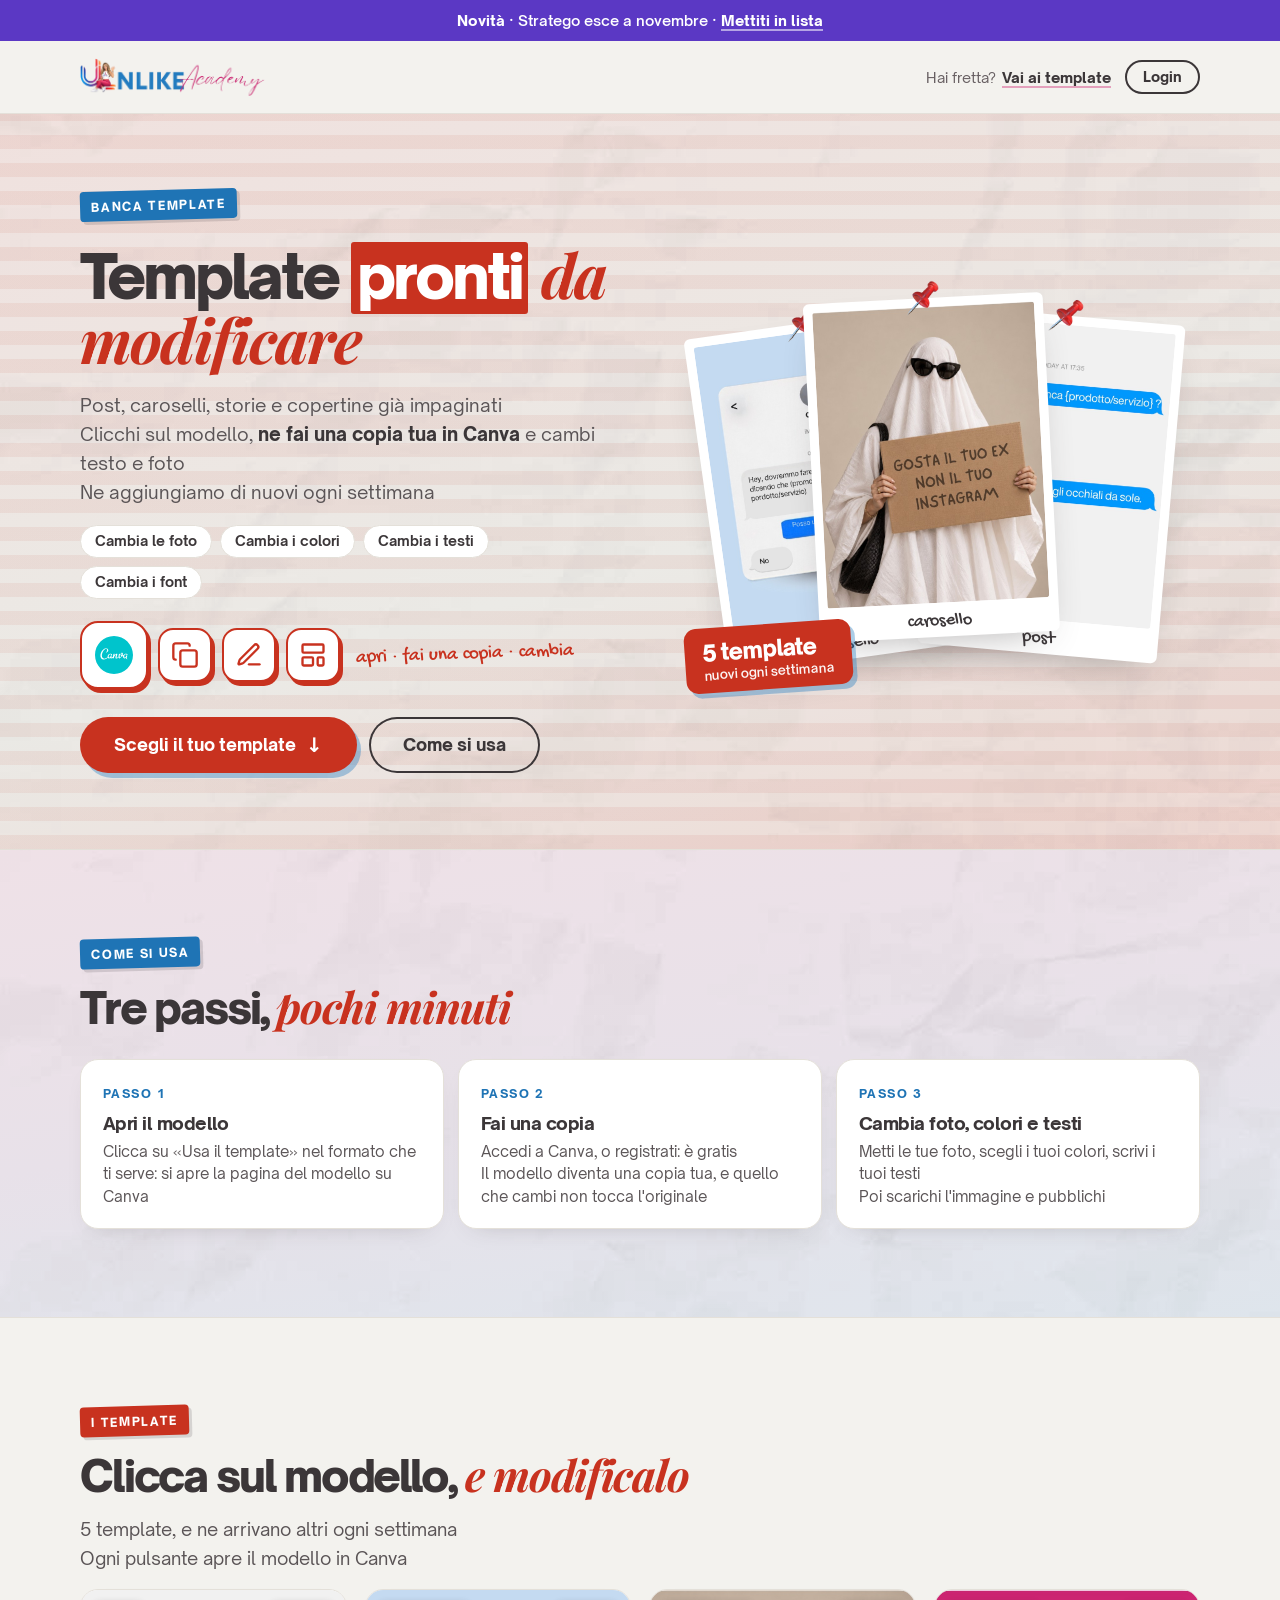
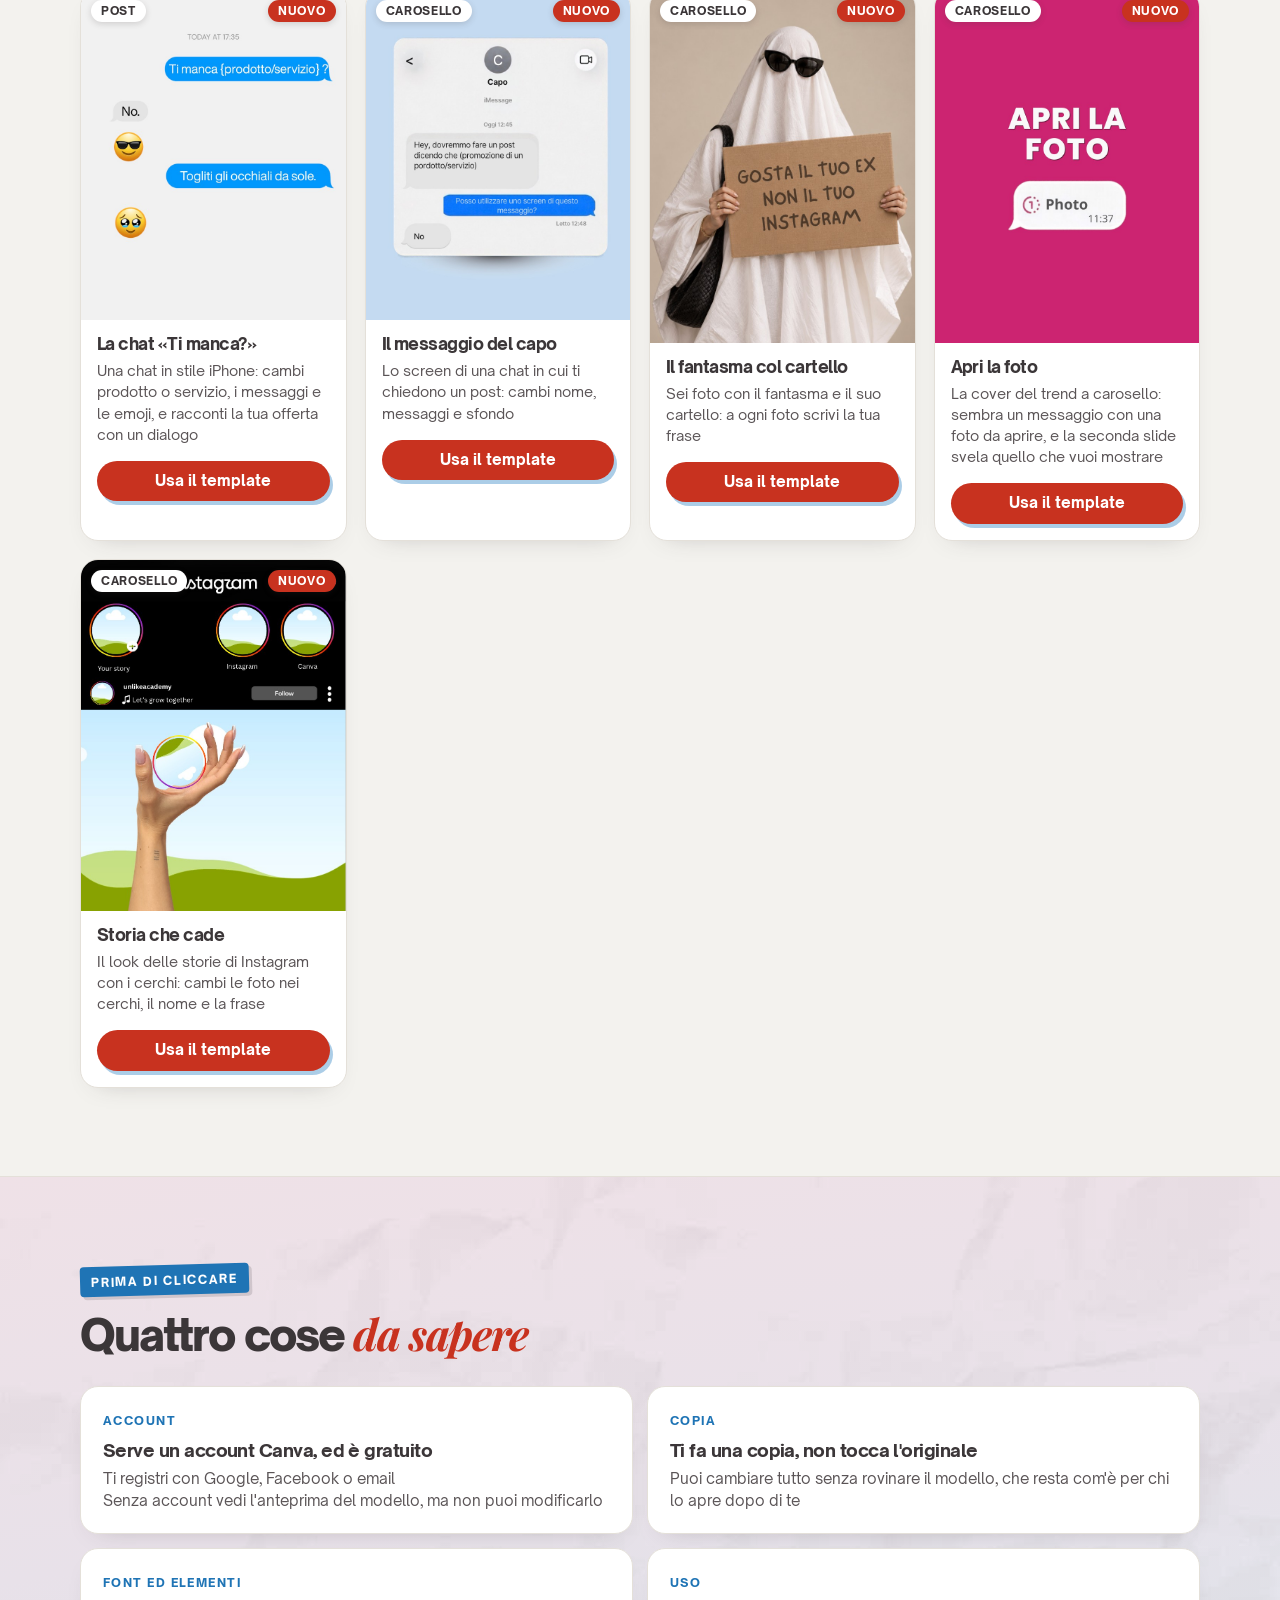
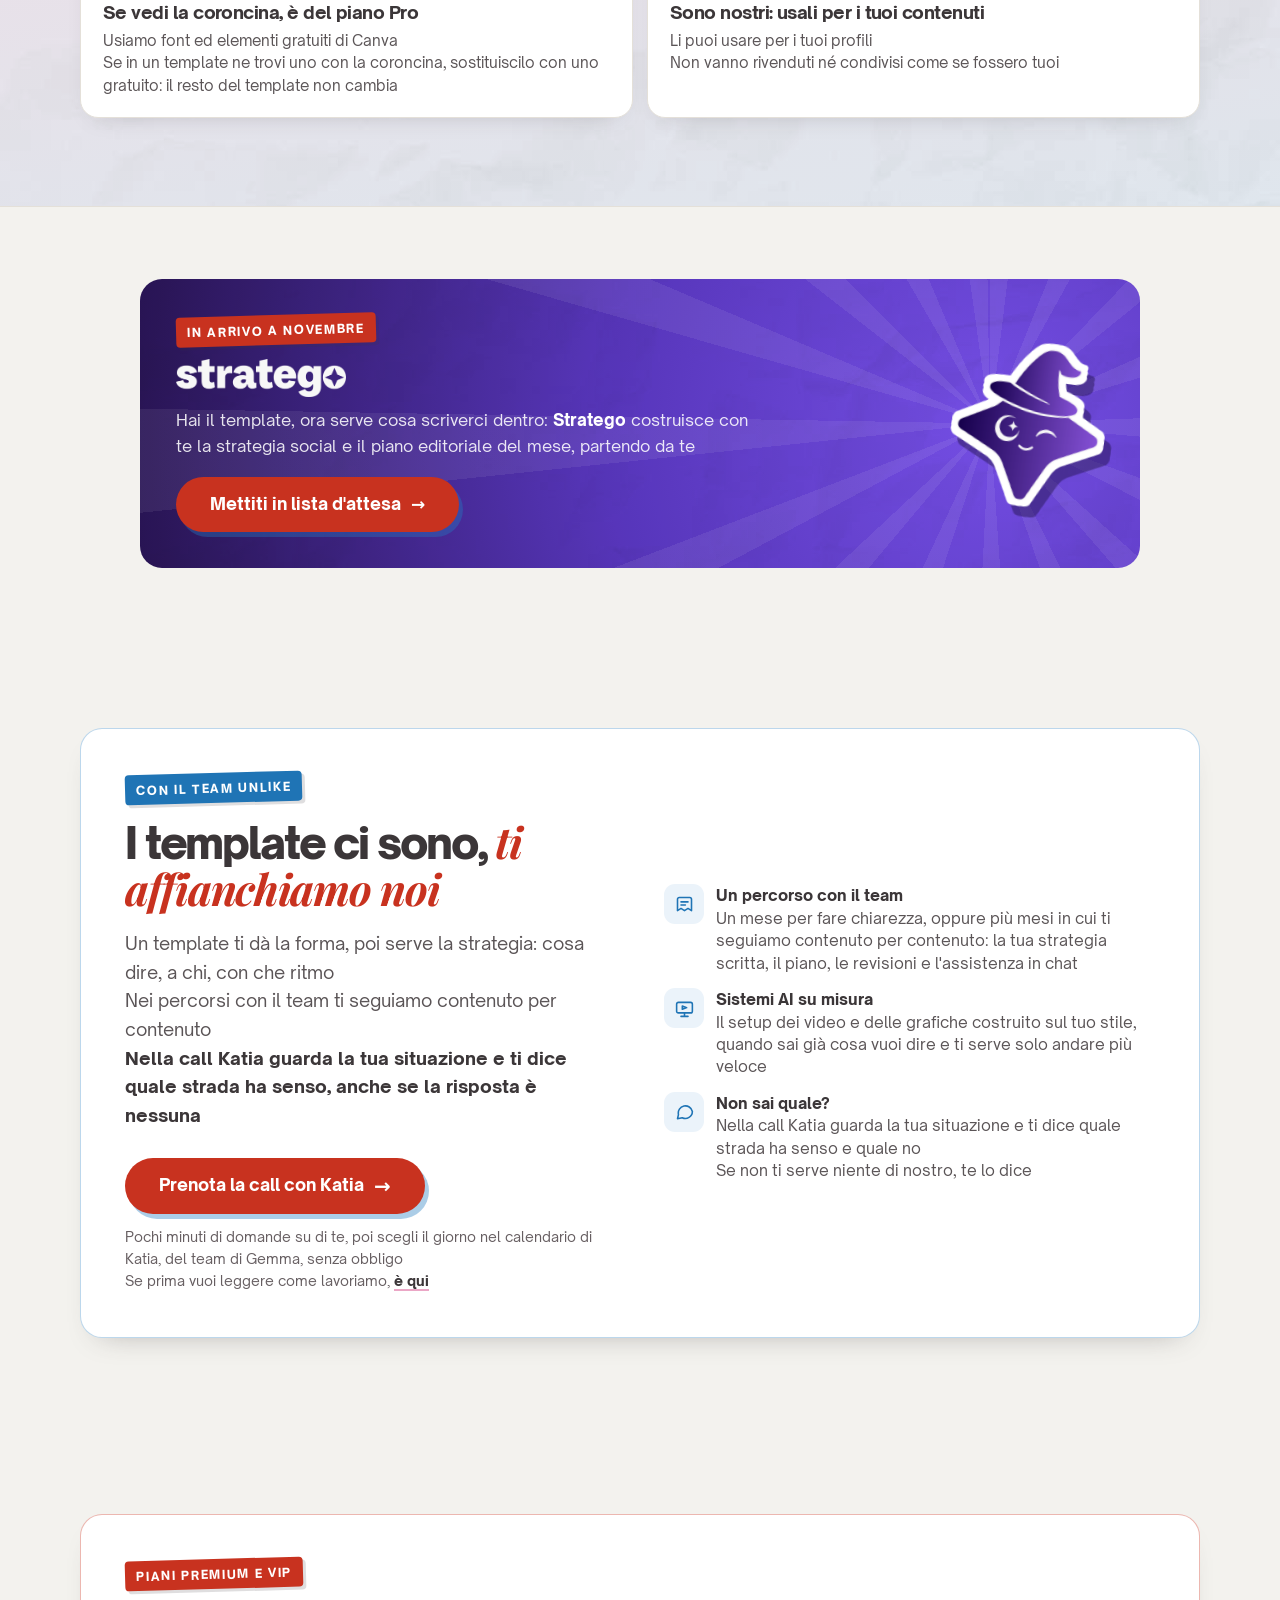
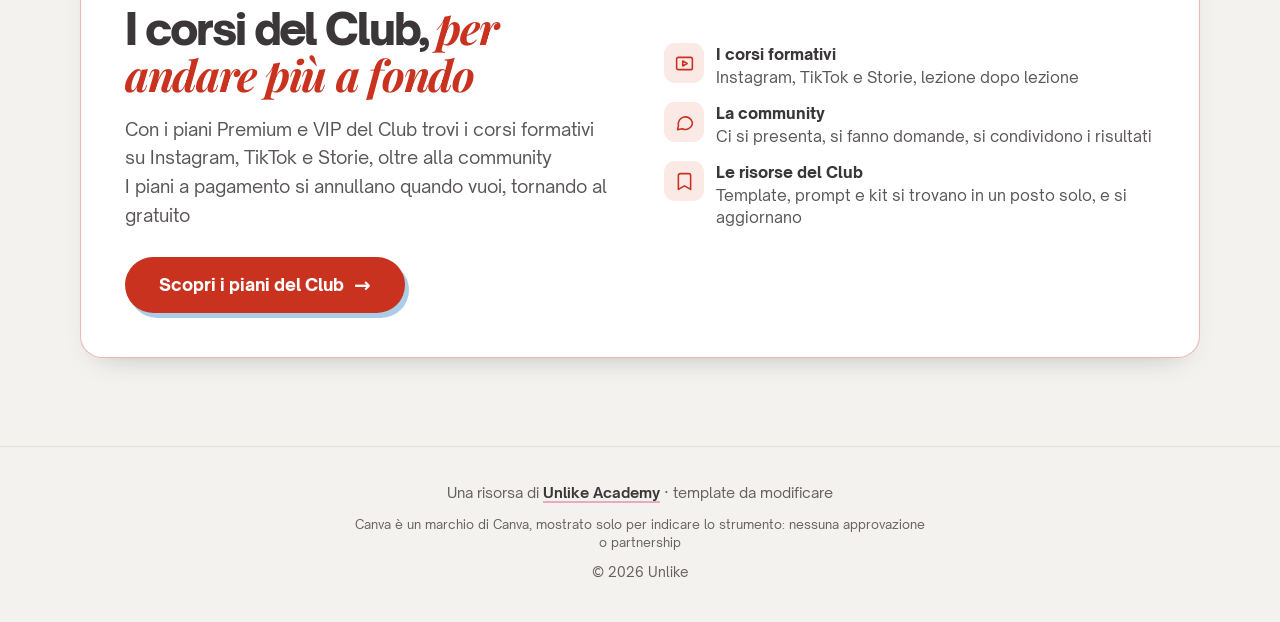
==== commit cdf8ac9e: "Tre template nuovi (fantasma col cartello, chat Ti manca, messaggio del capo) e riga «Cambia foto, c" ====
--- a/index.html
+++ b/index.html
@@ -17,7 +17,7 @@
 <link rel="apple-touch-icon" href="assets/logo/apple-touch-icon.png">
 <link rel="preload" href="assets/fonts/open-sauce-sans-900.woff2" as="font" type="font/woff2" crossorigin>
 <link rel="stylesheet" href="assets/stile.css?v=2">
-<link rel="stylesheet" href="assets/template.css?v=1">
+<link rel="stylesheet" href="assets/template.css?v=2">
 </head>
 <body>
 <a class="strip" href="#stratego"><b>Novità</b> · Stratego esce a novembre · <u>Mettiti in lista</u></a>
@@ -34,6 +34,9 @@
       <span class="eyebrow">Banca template</span>
       <h1>Template <mark>pronti</mark> <em>da modificare</em></h1>
       <p class="sub">Post, caroselli, storie e copertine già impaginati<br>Clicchi sul modello, <b>ne fai una copia tua in Canva</b> e cambi testo e foto<br>Ne aggiungiamo di nuovi ogni settimana</p>
+      <ul class="cambia" aria-label="Cosa puoi cambiare">
+        <li>Cambia le foto</li><li>Cambia i colori</li><li>Cambia i testi</li><li>Cambia i font</li>
+      </ul>
       <!-- kit --><div class="kit"><span class="kt grande"><img src="assets/loghi/canva.svg" alt="Canva" width="30" height="30"></span><span class="kt"><svg class="ic" viewBox="0 0 24 24" fill="none" stroke="currentColor" stroke-width="2" stroke-linecap="round" stroke-linejoin="round" aria-hidden="true">
   <rect width="14" height="14" x="8" y="8" rx="2" ry="2" />
   <path d="M4 16c-1.1 0-2-.9-2-2V4c0-1.1.9-2 2-2h10c1.1 0 2 .9 2 2" />
@@ -49,7 +52,7 @@
         <a class="btn btn-linea" href="#come">Come si usa</a>
       </div>
     </div>
-    <div class="vetrina" data-n="2"><figure class="v"><img src="assets/miniature/apri-la-foto.jpg" alt="" width="750" height="1002"><span>carosello</span></figure><figure class="v"><img src="assets/miniature/storia-che-cade.jpg" alt="" width="757" height="1005"><span>carosello</span></figure><div class="sticker"><b>2 template</b><small>nuovi ogni settimana</small></div></div>
+    <div class="vetrina" data-n="3"><figure class="v"><img src="assets/miniature/gosta-il-tuo-ex.jpg" alt="" width="700" height="934"><span>carosello</span></figure><figure class="v"><img src="assets/miniature/ti-manca.jpg" alt="" width="752" height="940"><span>post</span></figure><figure class="v"><img src="assets/miniature/messaggio-capo.jpg" alt="" width="752" height="940"><span>carosello</span></figure><div class="sticker"><b>5 template</b><small>nuovi ogni settimana</small></div></div>
   </div>
 </section>
 
@@ -60,7 +63,7 @@
     <div class="parts tre">
       <div class="part"><span class="no">Passo 1</span><h3>Apri il modello</h3><p>Clicca su «Usa il template» nel formato che ti serve: si apre la pagina del modello su Canva</p></div>
       <div class="part"><span class="no">Passo 2</span><h3>Fai una copia</h3><p>Accedi a Canva, o registrati: è gratis<br>Il modello diventa una copia tua, e quello che cambi non tocca l'originale</p></div>
-      <div class="part"><span class="no">Passo 3</span><h3>Cambia testo e foto</h3><p>Scrivi i tuoi testi, metti le tue foto, adatta i colori se vuoi<br>Poi scarichi l'immagine e pubblichi</p></div>
+      <div class="part"><span class="no">Passo 3</span><h3>Cambia foto, colori e testi</h3><p>Metti le tue foto, scegli i tuoi colori, scrivi i tuoi testi<br>Poi scarichi l'immagine e pubblichi</p></div>
     </div>
   </div>
 </section>
@@ -69,8 +72,8 @@
   <div class="wrap">
     <span class="eyebrow rosa">I template</span>
     <h2 class="sh">Clicca sul modello, <em>e modificalo</em></h2>
-    <p class="lead">2 template, e ne arrivano altri ogni settimana<br>Ogni pulsante apre il modello in Canva</p>
-    <div class="griglia" style="--min:220px"><article class="tcard" id="t-apri-la-foto"><a class="th" href="https://canva.link/vcfr1alccxlns4u" target="_blank" rel="noopener" tabindex="-1" aria-hidden="true" style="--r:750/1002"><img src="assets/miniature/apri-la-foto.jpg" alt="Anteprima del template: Apri la foto" width="750" height="1002" loading="lazy"><span class="tag">Carosello</span><span class="tag nuovo">Nuovo</span></a><div class="tb"><h4>Apri la foto</h4><p>La cover del trend a carosello: sembra un messaggio con una foto da aprire, e la seconda slide svela quello che vuoi mostrare</p><a class="btn mini" href="https://canva.link/vcfr1alccxlns4u" target="_blank" rel="noopener" aria-label="Usa il template: Apri la foto">Usa il template</a></div></article><article class="tcard" id="t-storia-che-cade"><a class="th" href="https://canva.link/mhdzuipr8mitc60" target="_blank" rel="noopener" tabindex="-1" aria-hidden="true" style="--r:757/1005"><img src="assets/miniature/storia-che-cade.jpg" alt="Anteprima del template: Storia che cade" width="757" height="1005" loading="lazy"><span class="tag">Carosello</span><span class="tag nuovo">Nuovo</span></a><div class="tb"><h4>Storia che cade</h4><p>Il look delle storie di Instagram con i cerchi: cambi le foto nei cerchi, il nome e la frase</p><a class="btn mini" href="https://canva.link/mhdzuipr8mitc60" target="_blank" rel="noopener" aria-label="Usa il template: Storia che cade">Usa il template</a></div></article></div>
+    <p class="lead">5 template, e ne arrivano altri ogni settimana<br>Ogni pulsante apre il modello in Canva</p>
+    <div class="griglia" style="--min:220px"><article class="tcard" id="t-ti-manca"><a class="th" href="https://canva.link/sd97ta2uzre76fv" target="_blank" rel="noopener" tabindex="-1" aria-hidden="true" style="--r:752/940"><img src="assets/miniature/ti-manca.jpg" alt="Anteprima del template: La chat «Ti manca?»" width="752" height="940" loading="lazy"><span class="tag">Post</span><span class="tag nuovo">Nuovo</span></a><div class="tb"><h4>La chat «Ti manca?»</h4><p>Una chat in stile iPhone: cambi prodotto o servizio, i messaggi e le emoji, e racconti la tua offerta con un dialogo</p><a class="btn mini" href="https://canva.link/sd97ta2uzre76fv" target="_blank" rel="noopener" aria-label="Usa il template: La chat «Ti manca?»">Usa il template</a></div></article><article class="tcard" id="t-messaggio-capo"><a class="th" href="https://canva.link/dj8o7bqcmvzfg4n" target="_blank" rel="noopener" tabindex="-1" aria-hidden="true" style="--r:752/940"><img src="assets/miniature/messaggio-capo.jpg" alt="Anteprima del template: Il messaggio del capo" width="752" height="940" loading="lazy"><span class="tag">Carosello</span><span class="tag nuovo">Nuovo</span></a><div class="tb"><h4>Il messaggio del capo</h4><p>Lo screen di una chat in cui ti chiedono un post: cambi nome, messaggi e sfondo</p><a class="btn mini" href="https://canva.link/dj8o7bqcmvzfg4n" target="_blank" rel="noopener" aria-label="Usa il template: Il messaggio del capo">Usa il template</a></div></article><article class="tcard" id="t-gosta-il-tuo-ex"><a class="th" href="https://canva.link/ctc3e56fym8vy0r" target="_blank" rel="noopener" tabindex="-1" aria-hidden="true" style="--r:700/934"><img src="assets/miniature/gosta-il-tuo-ex.jpg" alt="Anteprima del template: Il fantasma col cartello" width="700" height="934" loading="lazy"><span class="tag">Carosello</span><span class="tag nuovo">Nuovo</span></a><div class="tb"><h4>Il fantasma col cartello</h4><p>Sei foto con il fantasma e il suo cartello: a ogni foto scrivi la tua frase</p><a class="btn mini" href="https://canva.link/ctc3e56fym8vy0r" target="_blank" rel="noopener" aria-label="Usa il template: Il fantasma col cartello">Usa il template</a></div></article><article class="tcard" id="t-apri-la-foto"><a class="th" href="https://canva.link/vcfr1alccxlns4u" target="_blank" rel="noopener" tabindex="-1" aria-hidden="true" style="--r:750/1002"><img src="assets/miniature/apri-la-foto.jpg" alt="Anteprima del template: Apri la foto" width="750" height="1002" loading="lazy"><span class="tag">Carosello</span><span class="tag nuovo">Nuovo</span></a><div class="tb"><h4>Apri la foto</h4><p>La cover del trend a carosello: sembra un messaggio con una foto da aprire, e la seconda slide svela quello che vuoi mostrare</p><a class="btn mini" href="https://canva.link/vcfr1alccxlns4u" target="_blank" rel="noopener" aria-label="Usa il template: Apri la foto">Usa il template</a></div></article><article class="tcard" id="t-storia-che-cade"><a class="th" href="https://canva.link/mhdzuipr8mitc60" target="_blank" rel="noopener" tabindex="-1" aria-hidden="true" style="--r:757/1005"><img src="assets/miniature/storia-che-cade.jpg" alt="Anteprima del template: Storia che cade" width="757" height="1005" loading="lazy"><span class="tag">Carosello</span><span class="tag nuovo">Nuovo</span></a><div class="tb"><h4>Storia che cade</h4><p>Il look delle storie di Instagram con i cerchi: cambi le foto nei cerchi, il nome e la frase</p><a class="btn mini" href="https://canva.link/mhdzuipr8mitc60" target="_blank" rel="noopener" aria-label="Usa il template: Storia che cade">Usa il template</a></div></article></div>
 
   </div>
 </section>
--- a/assets/template.css
+++ b/assets/template.css
@@ -80,3 +80,5 @@
   .team .btns .btn{width:100%}
 }
 .note.poche{margin-top:32px}
+.cambia{list-style:none;display:flex;flex-wrap:wrap;gap:8px;margin:18px 0 0;padding:0}
+.cambia li{font-size:14px;font-weight:700;color:var(--ink);background:#fff;border:1.5px solid var(--line);border-radius:100px;padding:7px 14px;line-height:1.2}
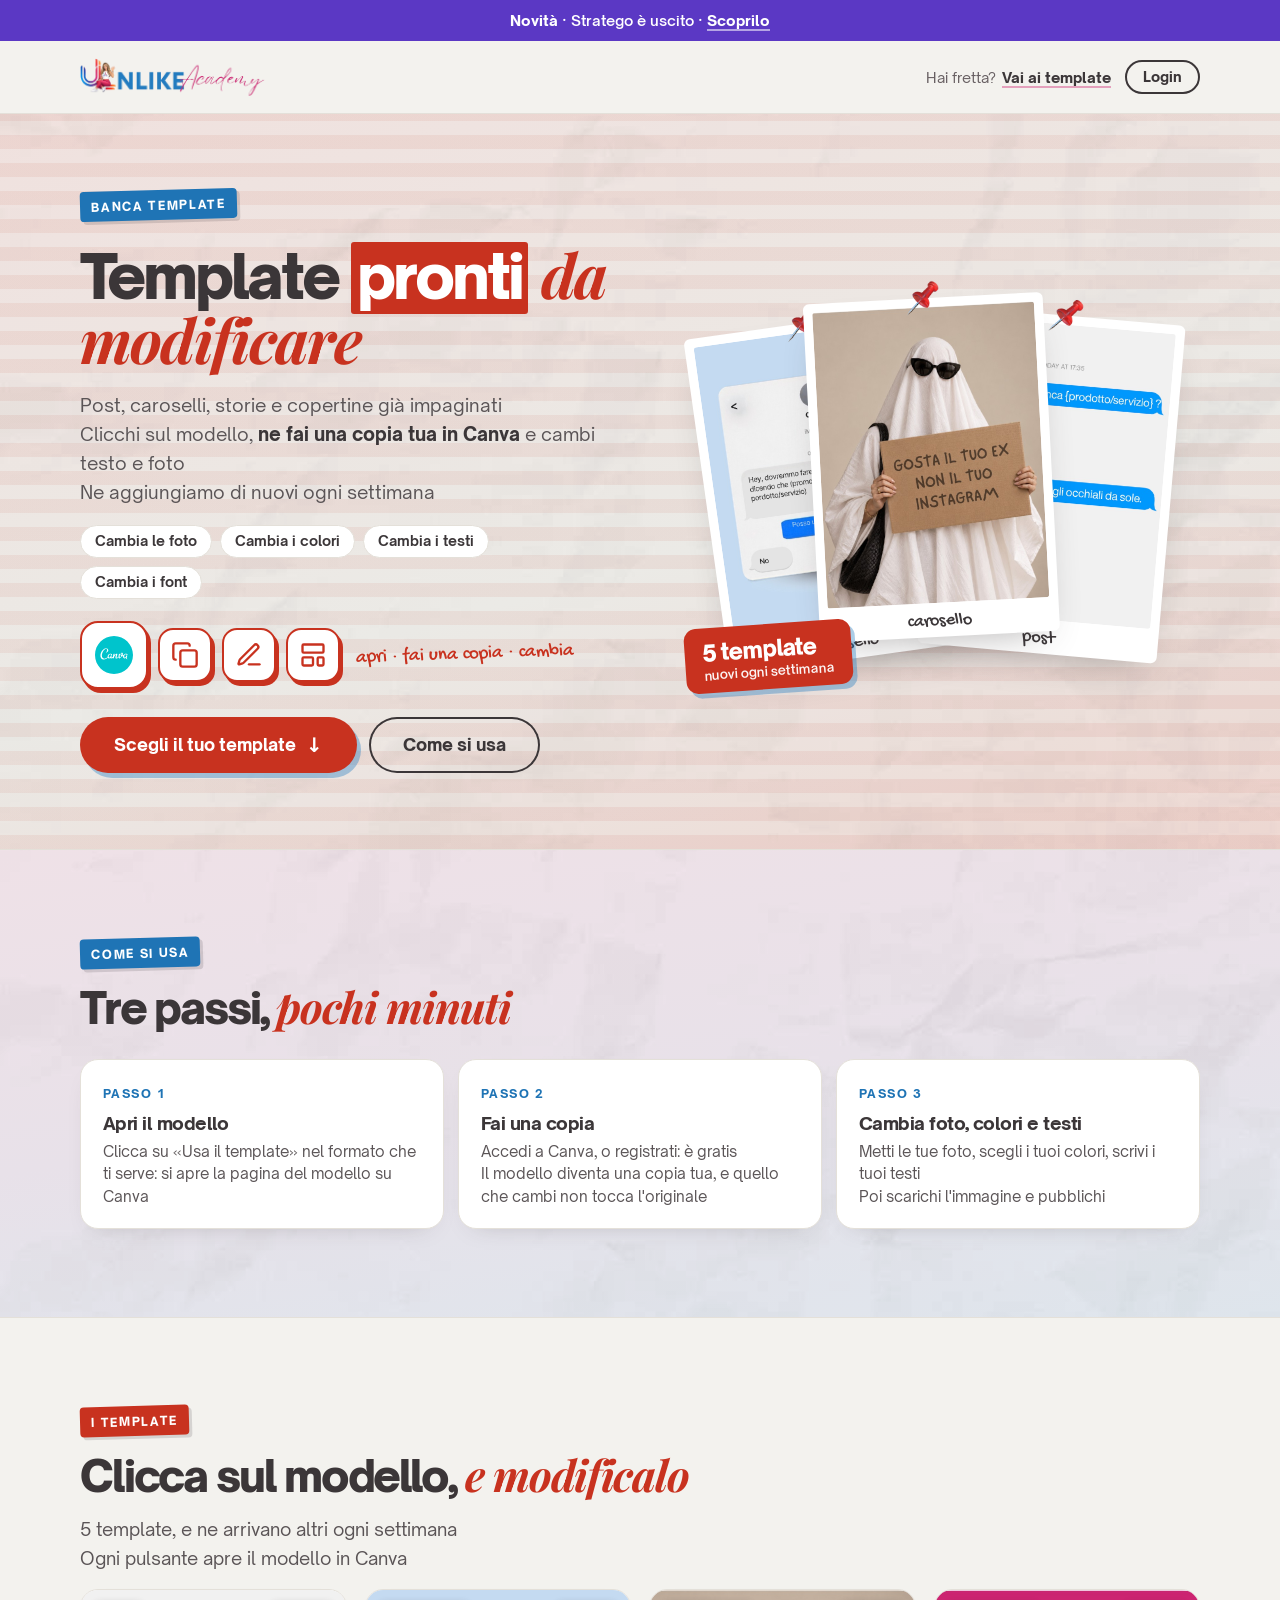
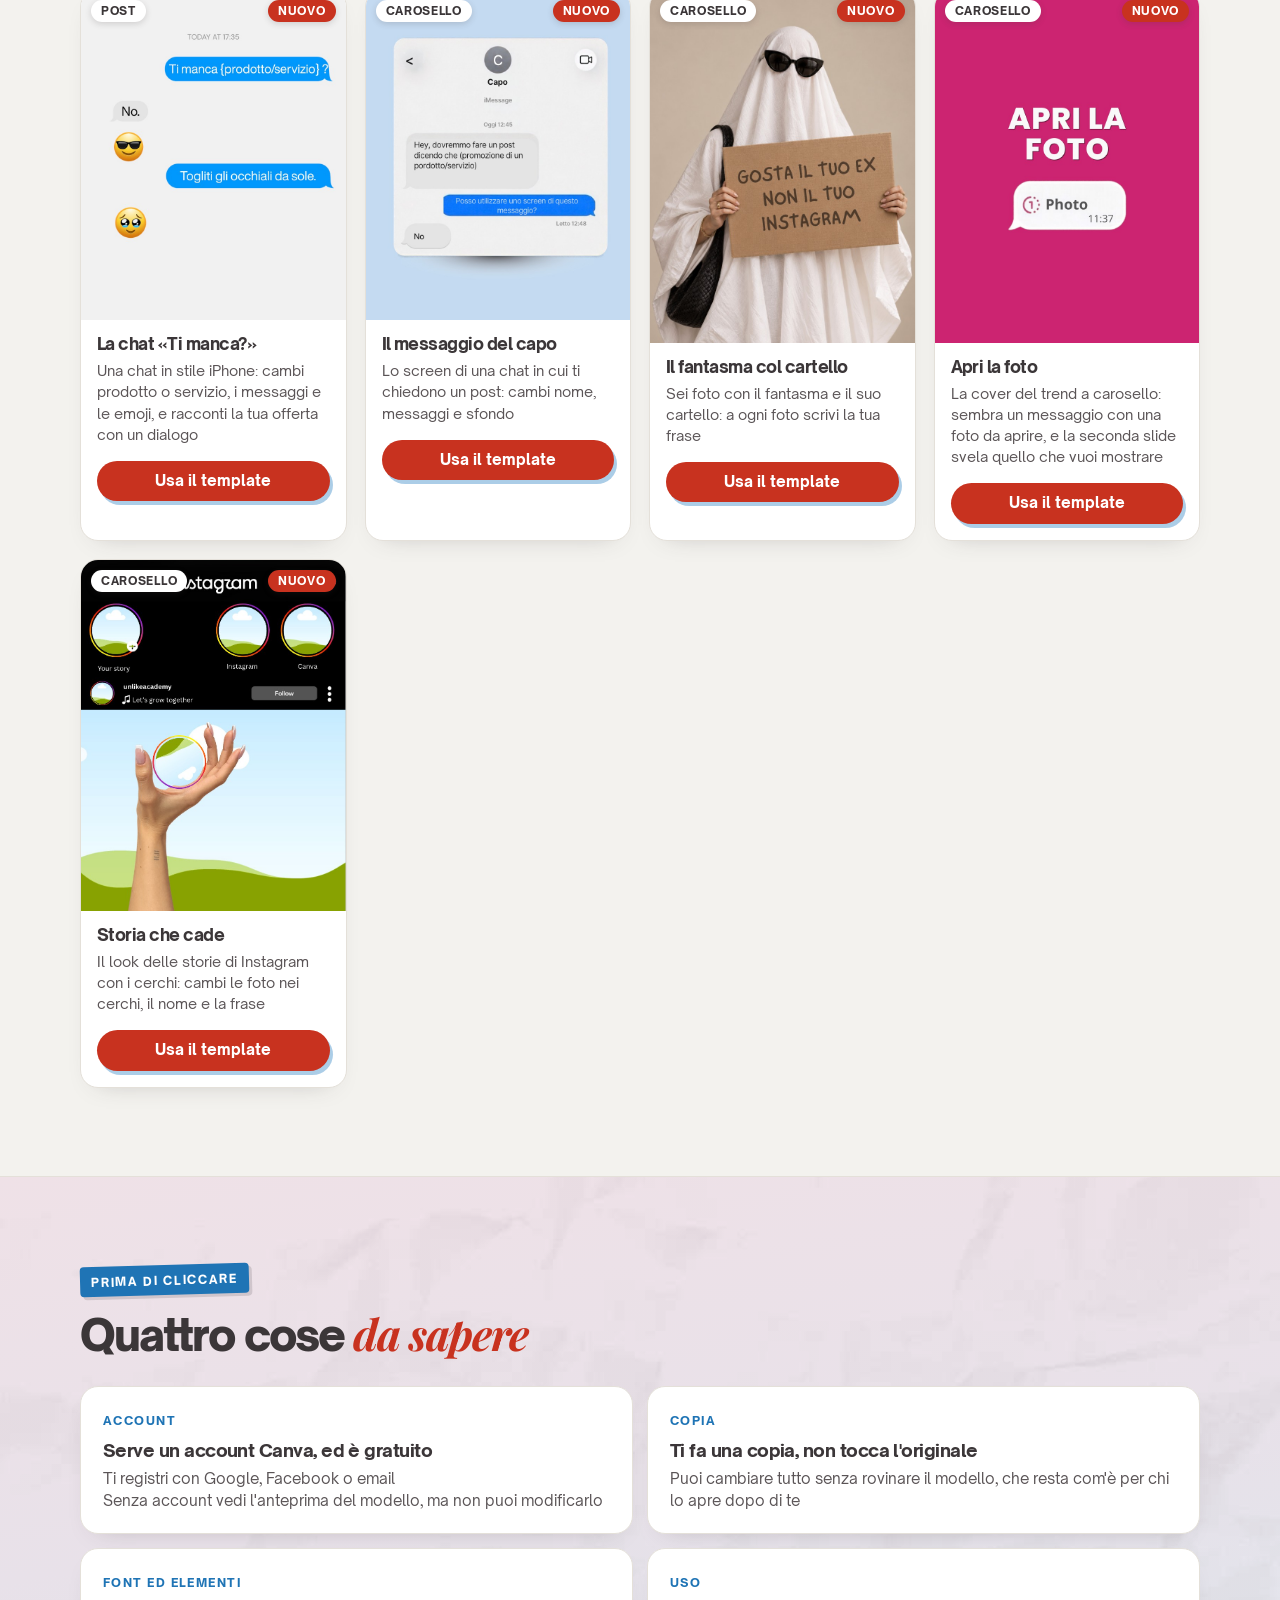
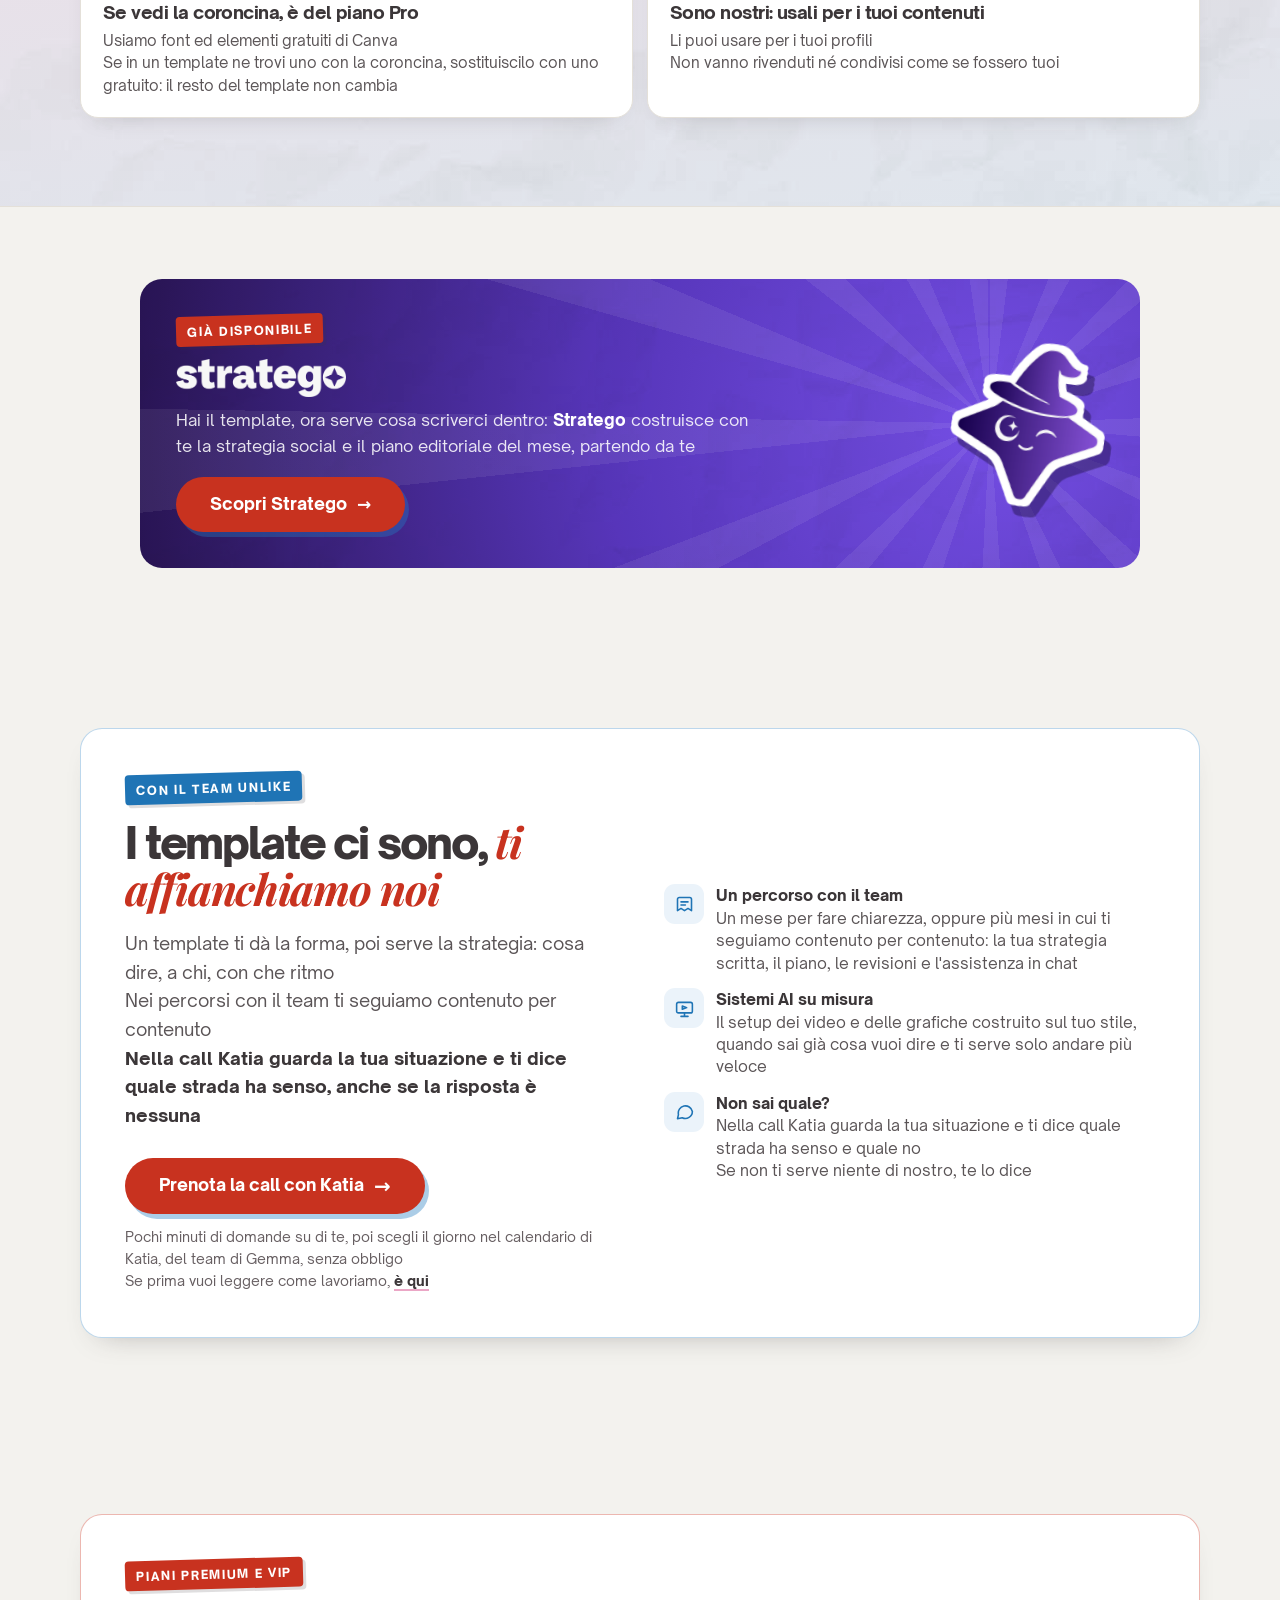
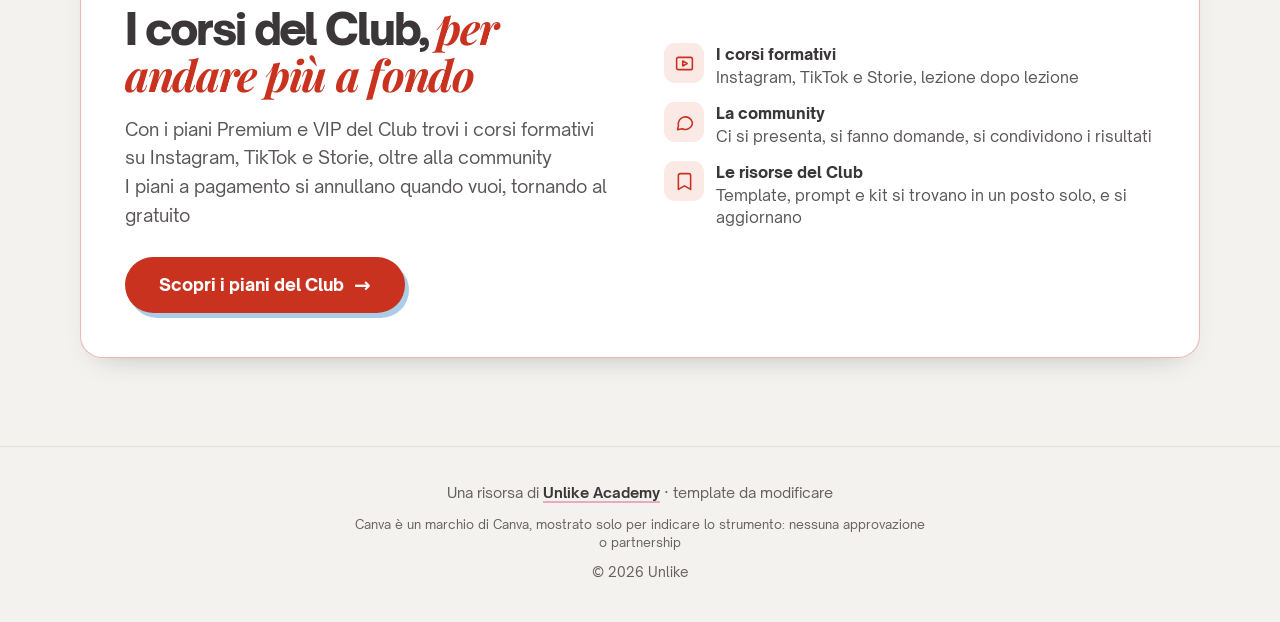
==== commit dd9b445d: "Stratego è uscito: via lista d'attesa e «in arrivo a novembre», pulsante Scopri Stratego Co-Authored" ====
--- a/index.html
+++ b/index.html
@@ -20,7 +20,7 @@
 <link rel="stylesheet" href="assets/template.css?v=2">
 </head>
 <body>
-<a class="strip" href="#stratego"><b>Novità</b> · Stratego esce a novembre · <u>Mettiti in lista</u></a>
+<a class="strip" href="#stratego"><b>Novità</b> · Stratego è uscito · <u>Scoprilo</u></a>
 
 <header class="wrap hd">
   <img src="assets/logo/logo.webp" alt="Unlike Academy" width="768" height="158">
@@ -94,10 +94,10 @@
 <section id="stratego" class="int-sec"><div class="wrap stretta">
   <div class="stbanner">
     <div>
-      <span class="eyebrow">In arrivo a novembre</span>
+      <span class="eyebrow">Già disponibile</span>
       <img class="wm" src="assets/stratego/stratego-wordmark-bianco.png" alt="Stratego" width="800" height="179">
       <p>Hai il template, ora serve cosa scriverci dentro: <b>Stratego</b> costruisce con te la strategia social e il piano editoriale del mese, partendo da te</p>
-      <a class="btn" href="https://stratego.social/?utm_source=template&amp;utm_medium=template&amp;utm_campaign=template" target="_blank" rel="noopener">Mettiti in lista d'attesa <span>&rarr;</span></a>
+      <a class="btn" href="https://stratego.social/?utm_source=template&amp;utm_medium=template&amp;utm_campaign=template" target="_blank" rel="noopener">Scopri Stratego <span>&rarr;</span></a>
     </div>
     <img class="mago" src="assets/stratego/mascotte.png" alt="" width="390" height="420" loading="lazy">
   </div>
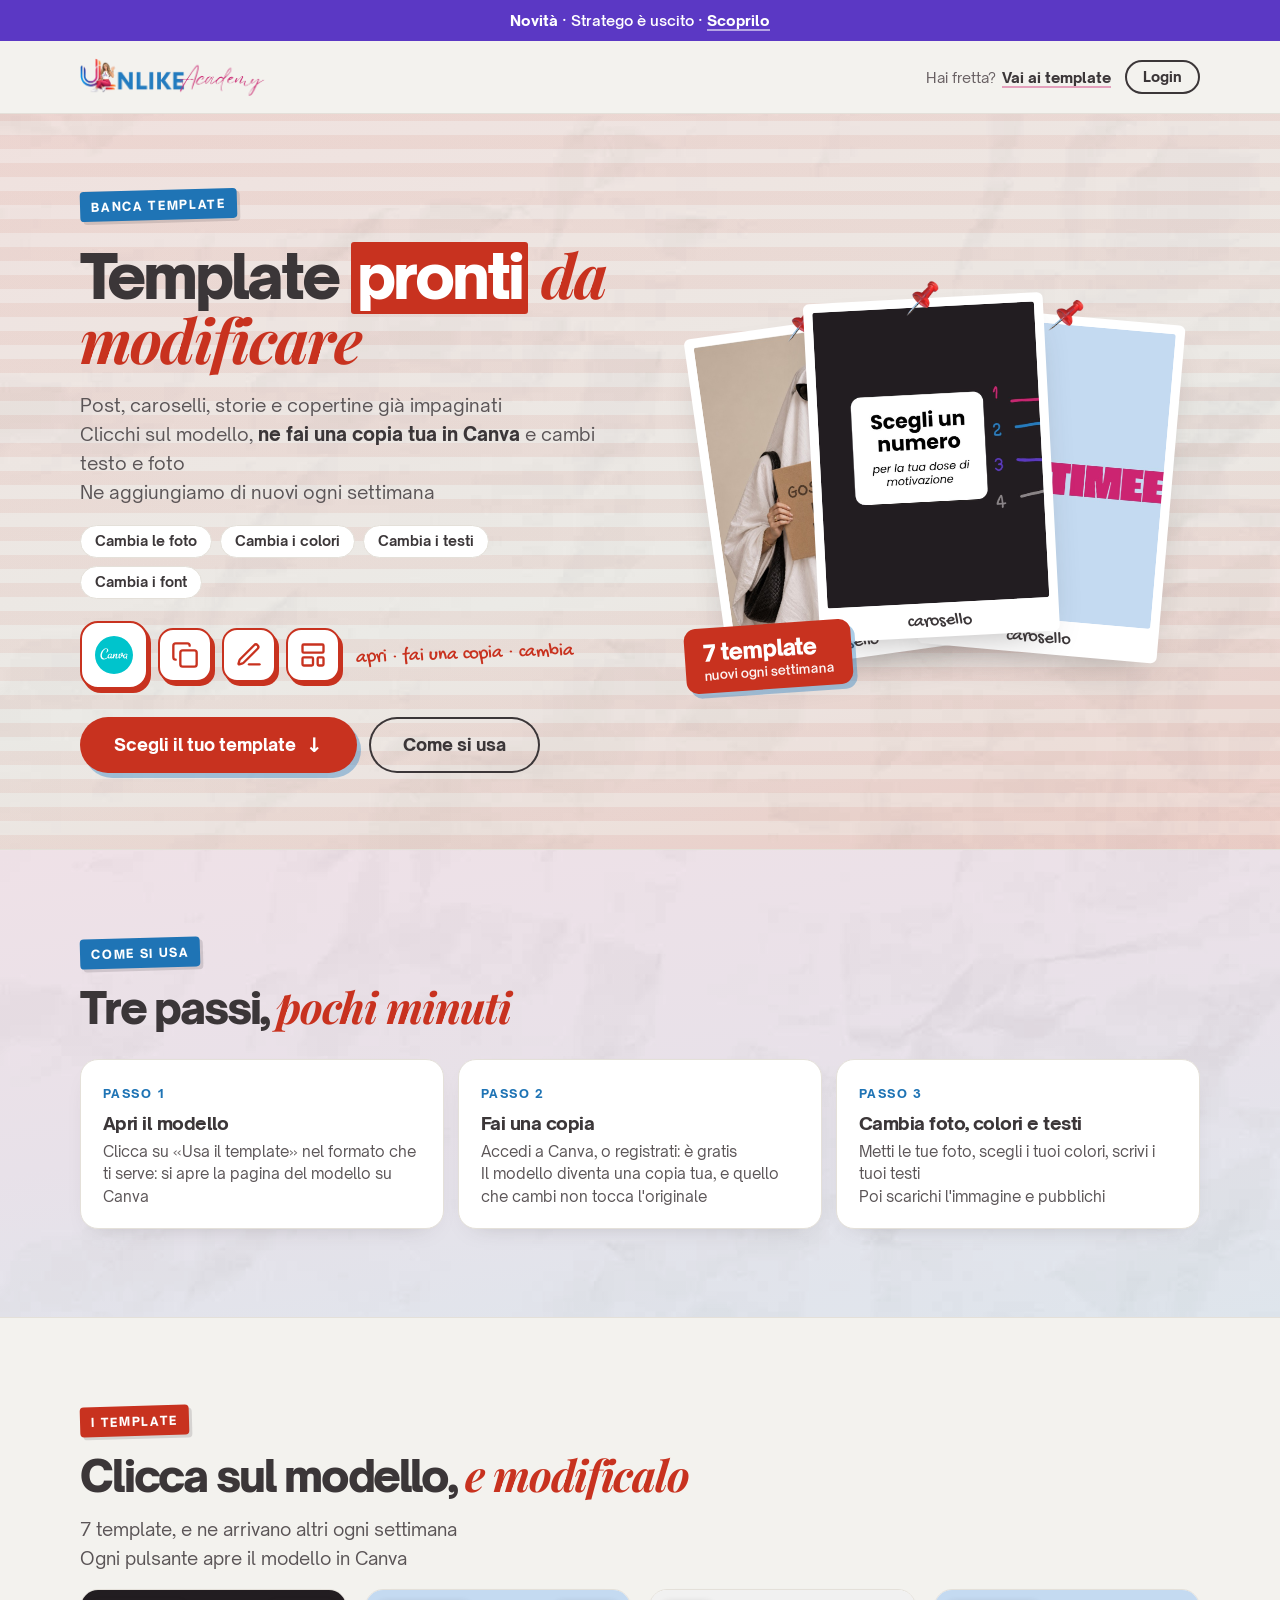
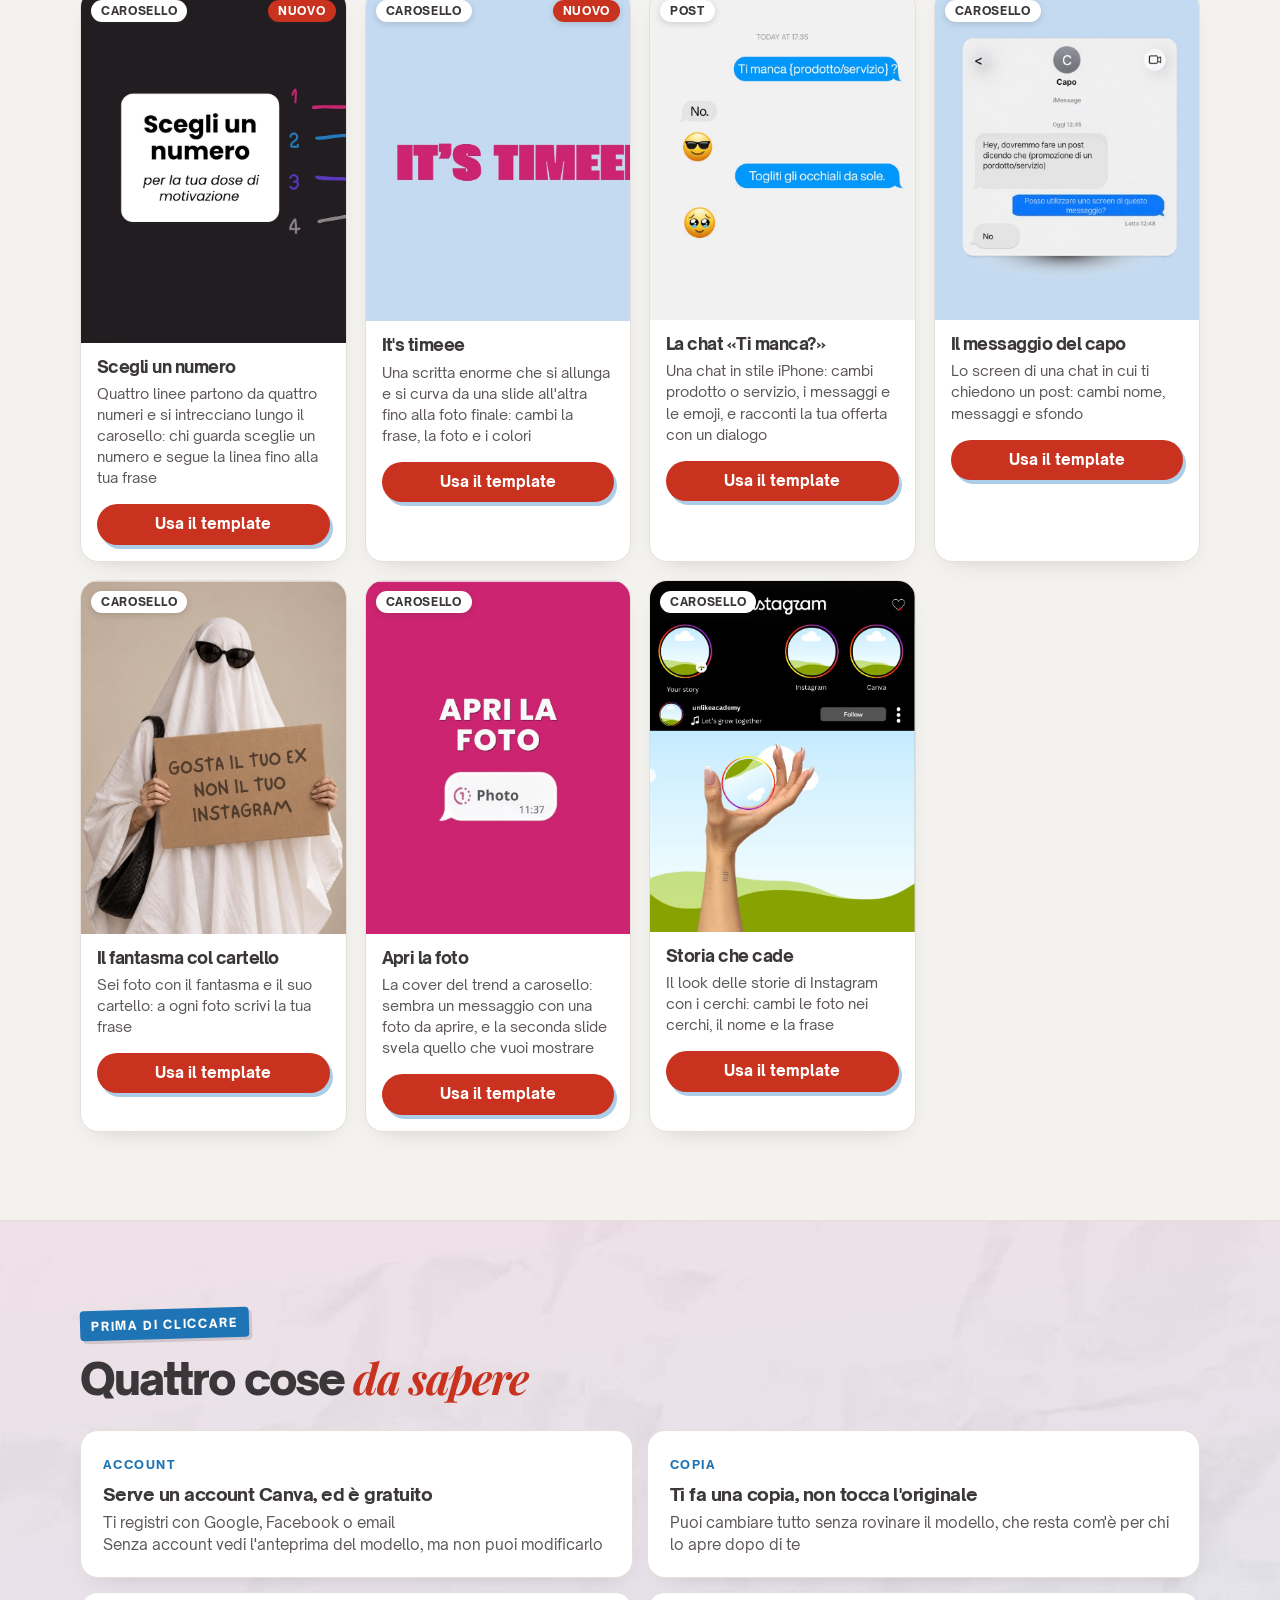
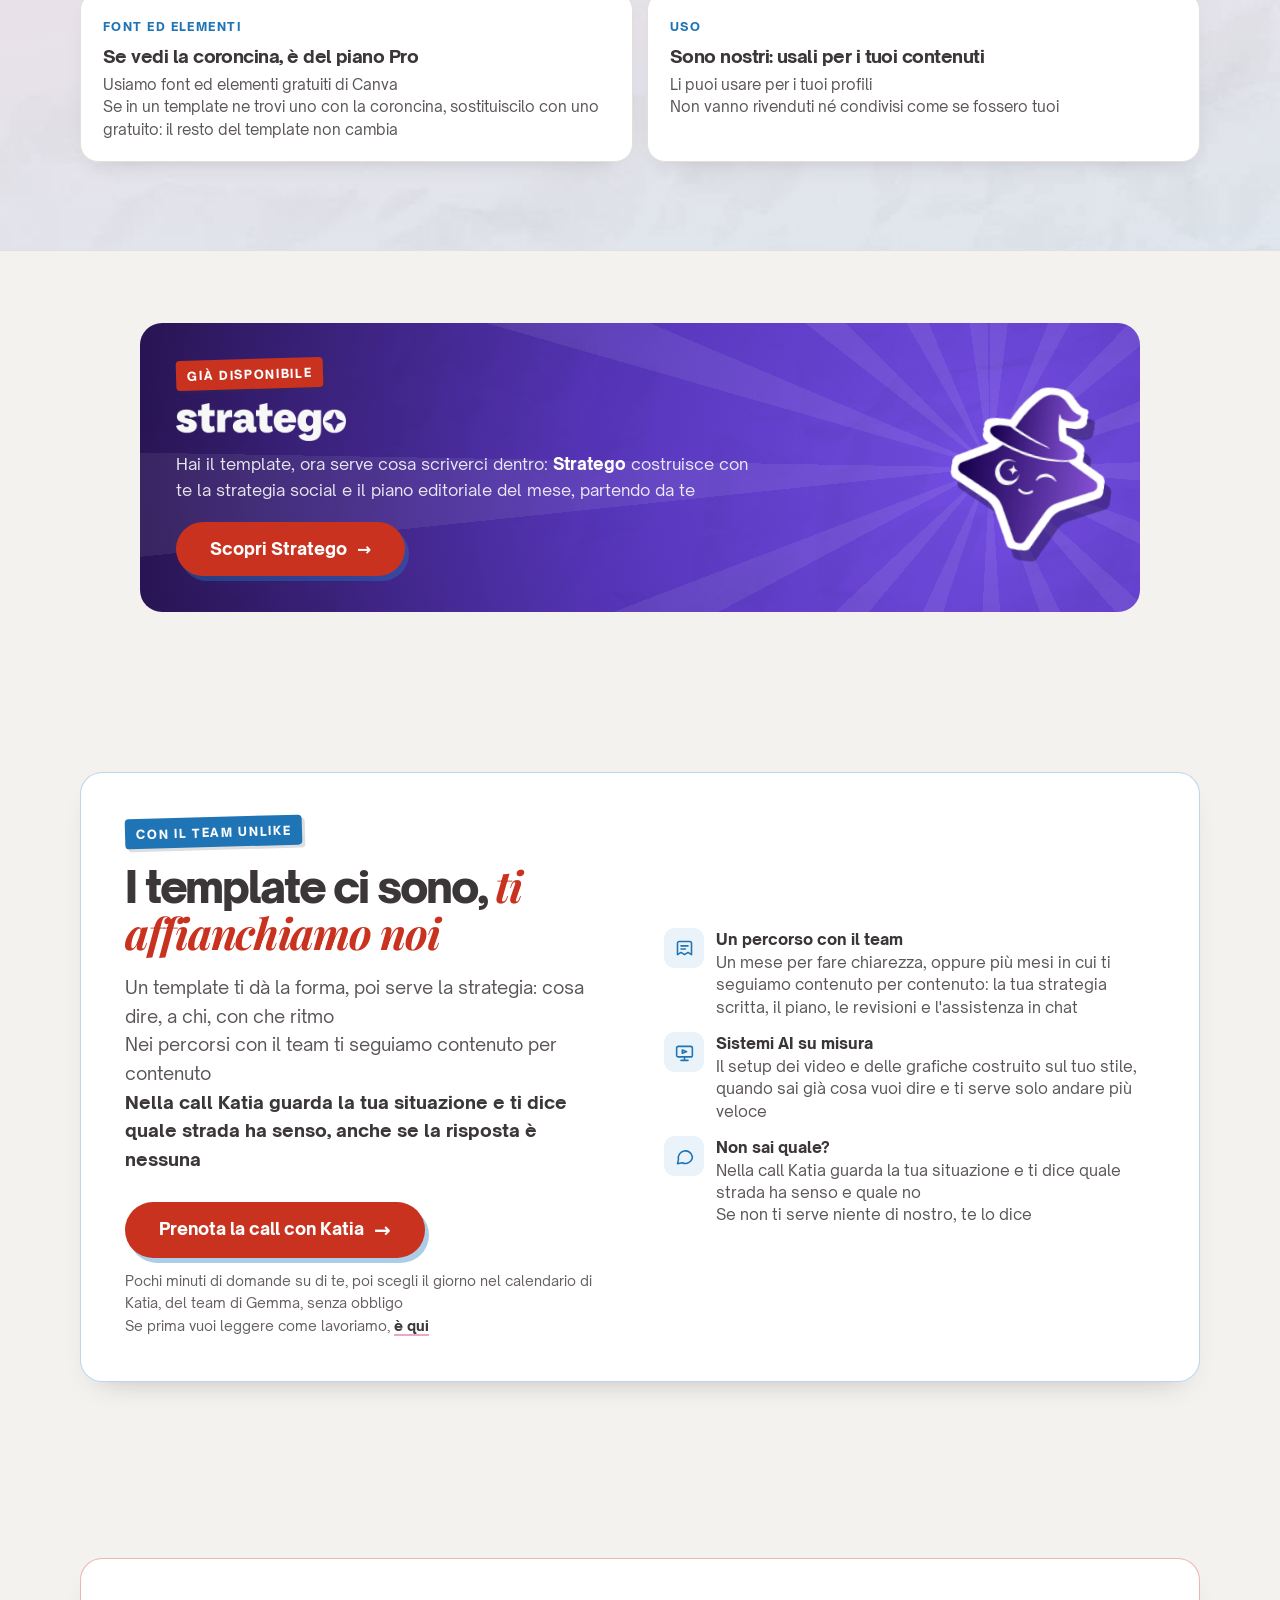
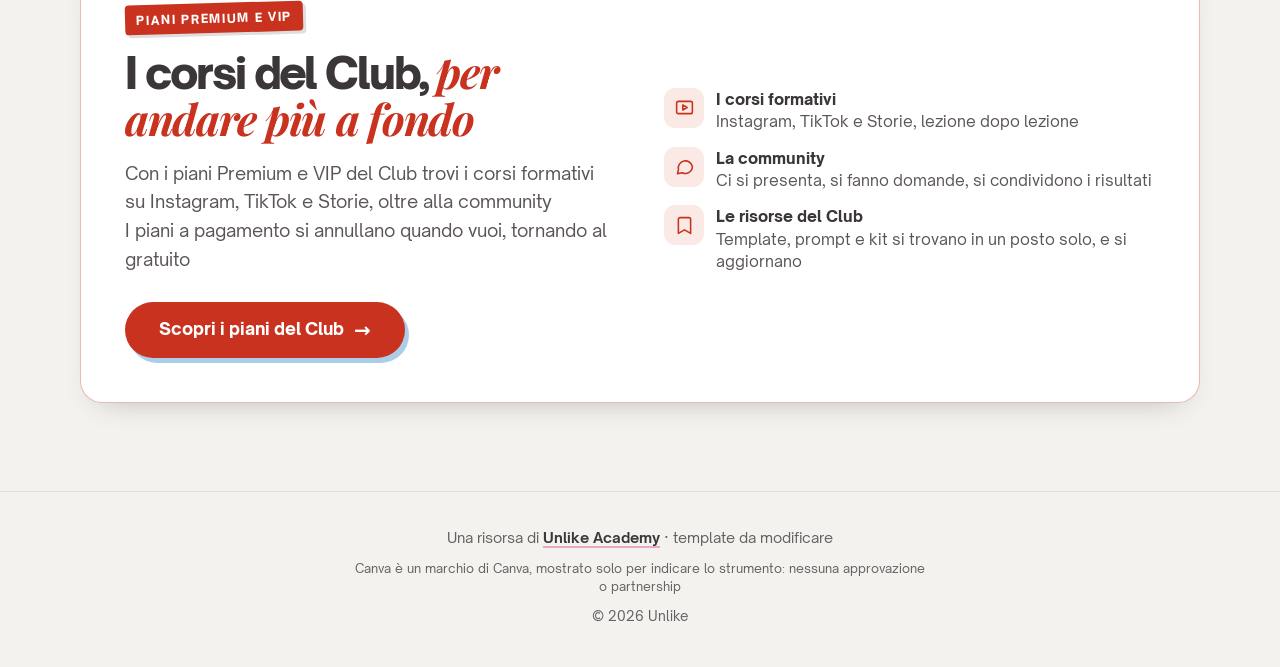
==== commit 112c9a13: "Due template nuovi: Scegli un numero e It's timeee (carosello), via il Nuovo dai vecchi Co-Authored-" ====
--- a/index.html
+++ b/index.html
@@ -18,9 +18,10 @@
 <link rel="preload" href="assets/fonts/open-sauce-sans-900.woff2" as="font" type="font/woff2" crossorigin>
 <link rel="stylesheet" href="assets/stile.css?v=2">
 <link rel="stylesheet" href="assets/template.css?v=2">
+<script src="https://academy.unlikeacademy.it/traccia.js?v=1" defer data-risorsa="template"></script>
 </head>
 <body>
-<a class="strip" href="#stratego"><b>Novità</b> · Stratego è uscito · <u>Scoprilo</u></a>
+<a class="strip" data-live href="https://black.unlikeacademy.it/?utm_source=template&amp;utm_medium=striscia&amp;utm_campaign=bf26" target="_blank" rel="noopener"><b>Live gratuita</b> giovedì 26/11 alle 19:30 · ti mostriamo Stratego dal vivo · <u>Iscriviti</u></a><script data-striscia>(function(){if(Date.now()<Date.UTC(2026,10,26,18,30))return;var s=document.querySelector('a[data-live]');if(!s)return;s.href='#stratego';s.removeAttribute('target');s.innerHTML='<b>Novità</b> · Stratego è uscito · <u>Scoprilo</u>';})()</script>
 
 <header class="wrap hd">
   <img src="assets/logo/logo.webp" alt="Unlike Academy" width="768" height="158">
@@ -52,7 +53,7 @@
         <a class="btn btn-linea" href="#come">Come si usa</a>
       </div>
     </div>
-    <div class="vetrina" data-n="3"><figure class="v"><img src="assets/miniature/gosta-il-tuo-ex.jpg" alt="" width="700" height="934"><span>carosello</span></figure><figure class="v"><img src="assets/miniature/ti-manca.jpg" alt="" width="752" height="940"><span>post</span></figure><figure class="v"><img src="assets/miniature/messaggio-capo.jpg" alt="" width="752" height="940"><span>carosello</span></figure><div class="sticker"><b>5 template</b><small>nuovi ogni settimana</small></div></div>
+    <div class="vetrina" data-n="3"><figure class="v"><img src="assets/miniature/scegli-un-numero.jpg" alt="" width="760" height="1015"><span>carosello</span></figure><figure class="v"><img src="assets/miniature/its-time.jpg" alt="" width="760" height="953"><span>carosello</span></figure><figure class="v"><img src="assets/miniature/gosta-il-tuo-ex.jpg" alt="" width="700" height="934"><span>carosello</span></figure><div class="sticker"><b>7 template</b><small>nuovi ogni settimana</small></div></div>
   </div>
 </section>
 
@@ -72,8 +73,8 @@
   <div class="wrap">
     <span class="eyebrow rosa">I template</span>
     <h2 class="sh">Clicca sul modello, <em>e modificalo</em></h2>
-    <p class="lead">5 template, e ne arrivano altri ogni settimana<br>Ogni pulsante apre il modello in Canva</p>
-    <div class="griglia" style="--min:220px"><article class="tcard" id="t-ti-manca"><a class="th" href="https://canva.link/sd97ta2uzre76fv" target="_blank" rel="noopener" tabindex="-1" aria-hidden="true" style="--r:752/940"><img src="assets/miniature/ti-manca.jpg" alt="Anteprima del template: La chat «Ti manca?»" width="752" height="940" loading="lazy"><span class="tag">Post</span><span class="tag nuovo">Nuovo</span></a><div class="tb"><h4>La chat «Ti manca?»</h4><p>Una chat in stile iPhone: cambi prodotto o servizio, i messaggi e le emoji, e racconti la tua offerta con un dialogo</p><a class="btn mini" href="https://canva.link/sd97ta2uzre76fv" target="_blank" rel="noopener" aria-label="Usa il template: La chat «Ti manca?»">Usa il template</a></div></article><article class="tcard" id="t-messaggio-capo"><a class="th" href="https://canva.link/dj8o7bqcmvzfg4n" target="_blank" rel="noopener" tabindex="-1" aria-hidden="true" style="--r:752/940"><img src="assets/miniature/messaggio-capo.jpg" alt="Anteprima del template: Il messaggio del capo" width="752" height="940" loading="lazy"><span class="tag">Carosello</span><span class="tag nuovo">Nuovo</span></a><div class="tb"><h4>Il messaggio del capo</h4><p>Lo screen di una chat in cui ti chiedono un post: cambi nome, messaggi e sfondo</p><a class="btn mini" href="https://canva.link/dj8o7bqcmvzfg4n" target="_blank" rel="noopener" aria-label="Usa il template: Il messaggio del capo">Usa il template</a></div></article><article class="tcard" id="t-gosta-il-tuo-ex"><a class="th" href="https://canva.link/ctc3e56fym8vy0r" target="_blank" rel="noopener" tabindex="-1" aria-hidden="true" style="--r:700/934"><img src="assets/miniature/gosta-il-tuo-ex.jpg" alt="Anteprima del template: Il fantasma col cartello" width="700" height="934" loading="lazy"><span class="tag">Carosello</span><span class="tag nuovo">Nuovo</span></a><div class="tb"><h4>Il fantasma col cartello</h4><p>Sei foto con il fantasma e il suo cartello: a ogni foto scrivi la tua frase</p><a class="btn mini" href="https://canva.link/ctc3e56fym8vy0r" target="_blank" rel="noopener" aria-label="Usa il template: Il fantasma col cartello">Usa il template</a></div></article><article class="tcard" id="t-apri-la-foto"><a class="th" href="https://canva.link/vcfr1alccxlns4u" target="_blank" rel="noopener" tabindex="-1" aria-hidden="true" style="--r:750/1002"><img src="assets/miniature/apri-la-foto.jpg" alt="Anteprima del template: Apri la foto" width="750" height="1002" loading="lazy"><span class="tag">Carosello</span><span class="tag nuovo">Nuovo</span></a><div class="tb"><h4>Apri la foto</h4><p>La cover del trend a carosello: sembra un messaggio con una foto da aprire, e la seconda slide svela quello che vuoi mostrare</p><a class="btn mini" href="https://canva.link/vcfr1alccxlns4u" target="_blank" rel="noopener" aria-label="Usa il template: Apri la foto">Usa il template</a></div></article><article class="tcard" id="t-storia-che-cade"><a class="th" href="https://canva.link/mhdzuipr8mitc60" target="_blank" rel="noopener" tabindex="-1" aria-hidden="true" style="--r:757/1005"><img src="assets/miniature/storia-che-cade.jpg" alt="Anteprima del template: Storia che cade" width="757" height="1005" loading="lazy"><span class="tag">Carosello</span><span class="tag nuovo">Nuovo</span></a><div class="tb"><h4>Storia che cade</h4><p>Il look delle storie di Instagram con i cerchi: cambi le foto nei cerchi, il nome e la frase</p><a class="btn mini" href="https://canva.link/mhdzuipr8mitc60" target="_blank" rel="noopener" aria-label="Usa il template: Storia che cade">Usa il template</a></div></article></div>
+    <p class="lead">7 template, e ne arrivano altri ogni settimana<br>Ogni pulsante apre il modello in Canva</p>
+    <div class="griglia" style="--min:220px"><article class="tcard" id="t-scegli-un-numero"><a class="th" href="https://canva.link/qvus72vvp9zm12j" target="_blank" rel="noopener" tabindex="-1" aria-hidden="true" style="--r:760/1015"><img src="assets/miniature/scegli-un-numero.jpg" alt="Anteprima del template: Scegli un numero" width="760" height="1015" loading="lazy"><span class="tag">Carosello</span><span class="tag nuovo">Nuovo</span></a><div class="tb"><h4>Scegli un numero</h4><p>Quattro linee partono da quattro numeri e si intrecciano lungo il carosello: chi guarda sceglie un numero e segue la linea fino alla tua frase</p><a class="btn mini" href="https://canva.link/qvus72vvp9zm12j" target="_blank" rel="noopener" aria-label="Usa il template: Scegli un numero">Usa il template</a></div></article><article class="tcard" id="t-its-time"><a class="th" href="https://canva.link/5a2y1ewqdummlb0" target="_blank" rel="noopener" tabindex="-1" aria-hidden="true" style="--r:760/953"><img src="assets/miniature/its-time.jpg" alt="Anteprima del template: It's timeee" width="760" height="953" loading="lazy"><span class="tag">Carosello</span><span class="tag nuovo">Nuovo</span></a><div class="tb"><h4>It's timeee</h4><p>Una scritta enorme che si allunga e si curva da una slide all'altra fino alla foto finale: cambi la frase, la foto e i colori</p><a class="btn mini" href="https://canva.link/5a2y1ewqdummlb0" target="_blank" rel="noopener" aria-label="Usa il template: It's timeee">Usa il template</a></div></article><article class="tcard" id="t-ti-manca"><a class="th" href="https://canva.link/sd97ta2uzre76fv" target="_blank" rel="noopener" tabindex="-1" aria-hidden="true" style="--r:752/940"><img src="assets/miniature/ti-manca.jpg" alt="Anteprima del template: La chat «Ti manca?»" width="752" height="940" loading="lazy"><span class="tag">Post</span></a><div class="tb"><h4>La chat «Ti manca?»</h4><p>Una chat in stile iPhone: cambi prodotto o servizio, i messaggi e le emoji, e racconti la tua offerta con un dialogo</p><a class="btn mini" href="https://canva.link/sd97ta2uzre76fv" target="_blank" rel="noopener" aria-label="Usa il template: La chat «Ti manca?»">Usa il template</a></div></article><article class="tcard" id="t-messaggio-capo"><a class="th" href="https://canva.link/dj8o7bqcmvzfg4n" target="_blank" rel="noopener" tabindex="-1" aria-hidden="true" style="--r:752/940"><img src="assets/miniature/messaggio-capo.jpg" alt="Anteprima del template: Il messaggio del capo" width="752" height="940" loading="lazy"><span class="tag">Carosello</span></a><div class="tb"><h4>Il messaggio del capo</h4><p>Lo screen di una chat in cui ti chiedono un post: cambi nome, messaggi e sfondo</p><a class="btn mini" href="https://canva.link/dj8o7bqcmvzfg4n" target="_blank" rel="noopener" aria-label="Usa il template: Il messaggio del capo">Usa il template</a></div></article><article class="tcard" id="t-gosta-il-tuo-ex"><a class="th" href="https://canva.link/ctc3e56fym8vy0r" target="_blank" rel="noopener" tabindex="-1" aria-hidden="true" style="--r:700/934"><img src="assets/miniature/gosta-il-tuo-ex.jpg" alt="Anteprima del template: Il fantasma col cartello" width="700" height="934" loading="lazy"><span class="tag">Carosello</span></a><div class="tb"><h4>Il fantasma col cartello</h4><p>Sei foto con il fantasma e il suo cartello: a ogni foto scrivi la tua frase</p><a class="btn mini" href="https://canva.link/ctc3e56fym8vy0r" target="_blank" rel="noopener" aria-label="Usa il template: Il fantasma col cartello">Usa il template</a></div></article><article class="tcard" id="t-apri-la-foto"><a class="th" href="https://canva.link/vcfr1alccxlns4u" target="_blank" rel="noopener" tabindex="-1" aria-hidden="true" style="--r:750/1002"><img src="assets/miniature/apri-la-foto.jpg" alt="Anteprima del template: Apri la foto" width="750" height="1002" loading="lazy"><span class="tag">Carosello</span></a><div class="tb"><h4>Apri la foto</h4><p>La cover del trend a carosello: sembra un messaggio con una foto da aprire, e la seconda slide svela quello che vuoi mostrare</p><a class="btn mini" href="https://canva.link/vcfr1alccxlns4u" target="_blank" rel="noopener" aria-label="Usa il template: Apri la foto">Usa il template</a></div></article><article class="tcard" id="t-storia-che-cade"><a class="th" href="https://canva.link/mhdzuipr8mitc60" target="_blank" rel="noopener" tabindex="-1" aria-hidden="true" style="--r:757/1005"><img src="assets/miniature/storia-che-cade.jpg" alt="Anteprima del template: Storia che cade" width="757" height="1005" loading="lazy"><span class="tag">Carosello</span></a><div class="tb"><h4>Storia che cade</h4><p>Il look delle storie di Instagram con i cerchi: cambi le foto nei cerchi, il nome e la frase</p><a class="btn mini" href="https://canva.link/mhdzuipr8mitc60" target="_blank" rel="noopener" aria-label="Usa il template: Storia che cade">Usa il template</a></div></article></div>
 
   </div>
 </section>
@@ -146,5 +147,6 @@
   <p>Una risorsa di <a href="https://entra.unlikeacademy.it/?utm_source=template&amp;utm_medium=footer&amp;utm_campaign=template">Unlike Academy</a> · template da modificare</p>
   <p class="marchi">Canva è un marchio di Canva, mostrato solo per indicare lo strumento: nessuna approvazione o partnership</p><p>© 2026 Unlike</p>
 </div></footer>
+<script src="assets/accesso-tiktok.js?v=4" data-risorsa="template" data-fonte="TEMPLATE" data-em="si aprono i template" data-bottone="Apri i template" data-promessa="La risorsa si apre subito. Poi ti scriviamo con l'invito al Club gratuito di Unlike Academy e con le novità" data-endpoint="https://assets.mailerlite.com/jsonp/2697895/forms/204200244931463090/subscribe"></script>
 </body>
 </html>
